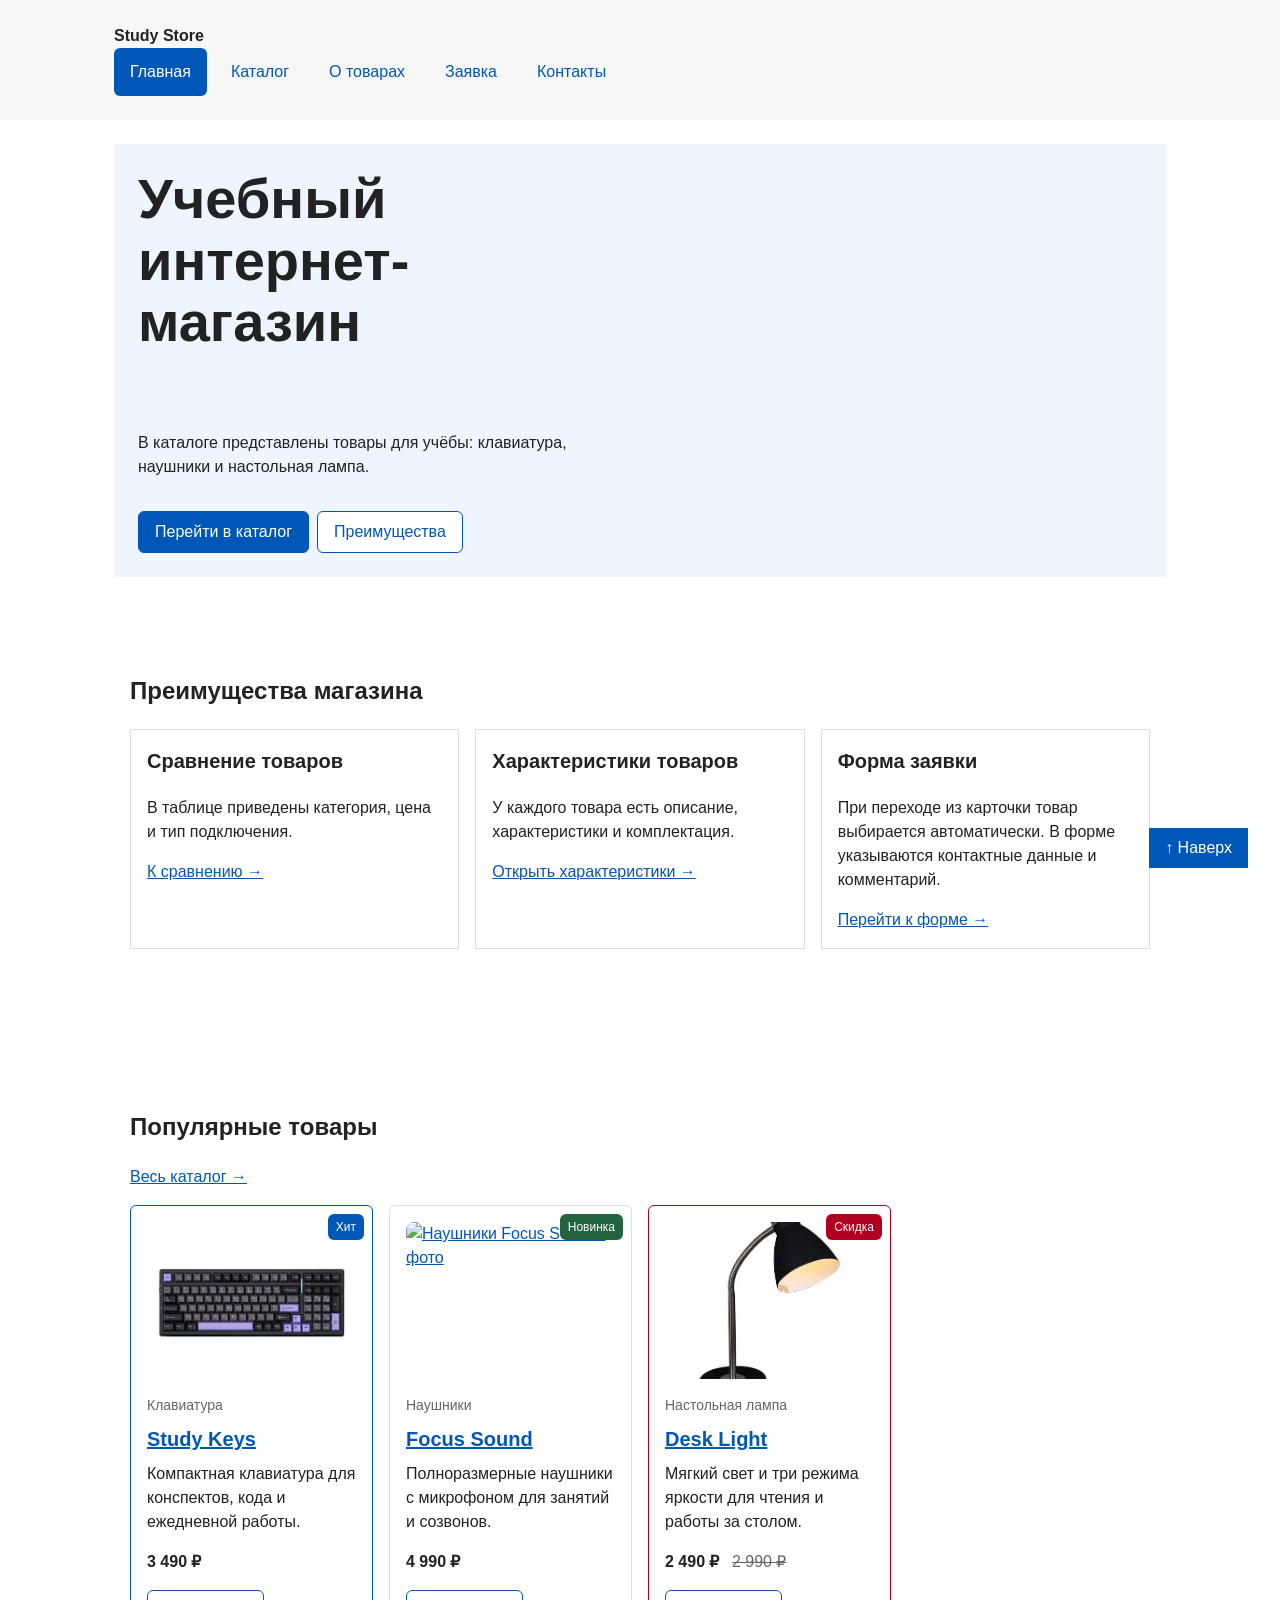
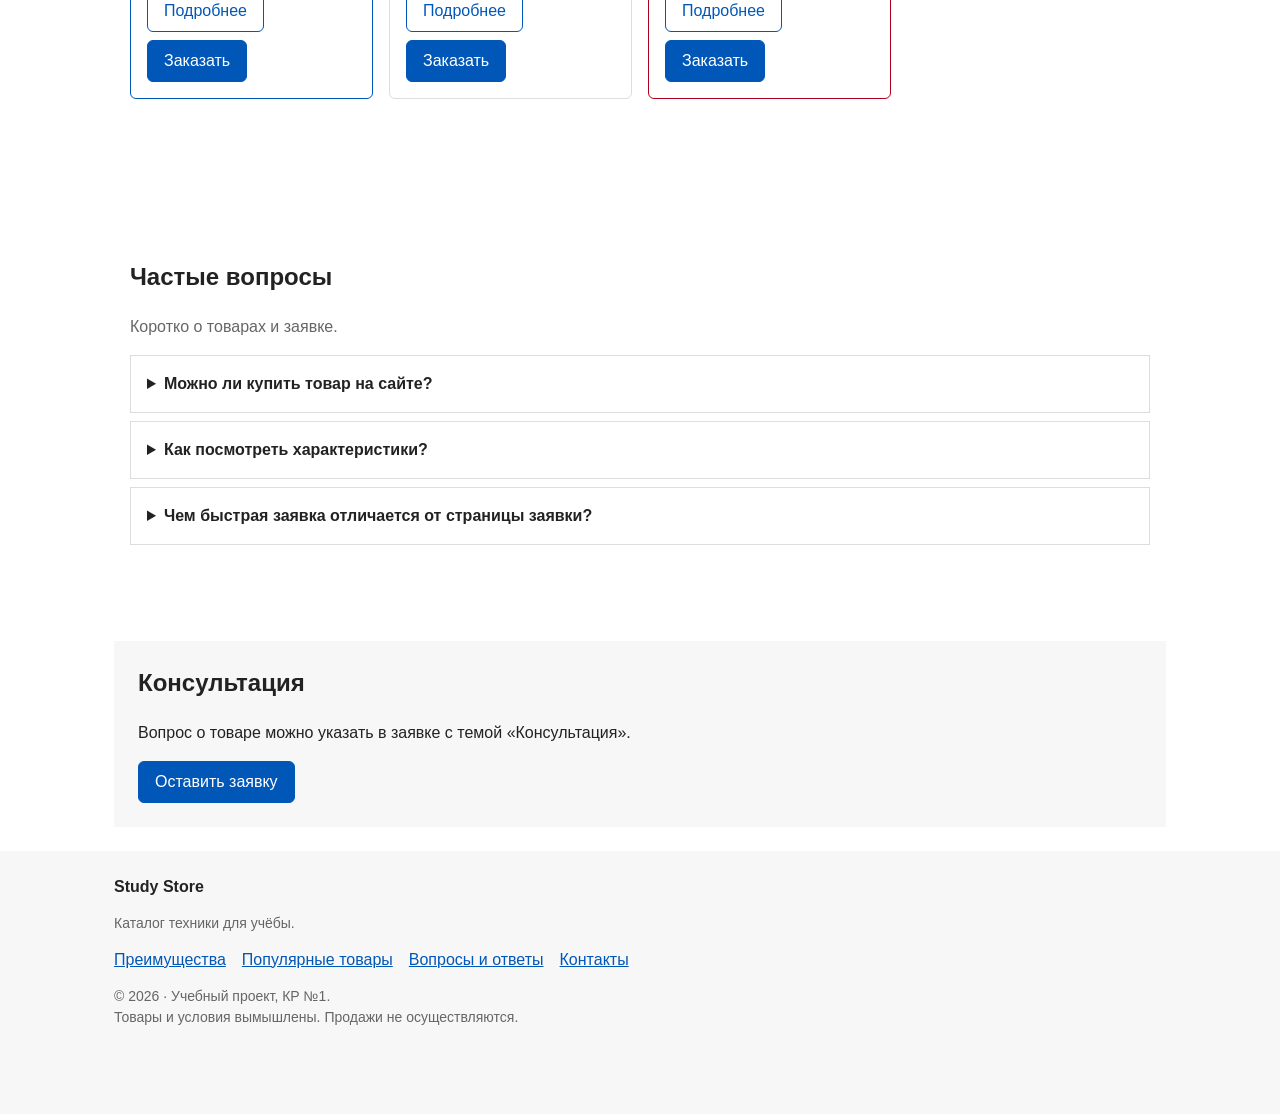
==== index.html @ acdf184f "feat: add responsive layout styles" ====
<!DOCTYPE html>
<html lang="ru">
<head>
  <meta charset="UTF-8">
  <meta name="viewport" content="width=device-width, initial-scale=1.0">
  <meta name="description" content="Study Store: клавиатура, наушники и настольная лампа для удобного рабочего места. Учебный интернет-магазин.">
  <title>Техника для учёбы — Study Store</title>
  <link rel="icon" href="images/favicon.svg" type="image/svg+xml">
  <link rel="stylesheet" href="css/style.css">
  <link rel="stylesheet" href="css/responsive.css">
  <script src="js/main.js?v=kr1-final" defer></script>
</head>
<body>
  <a class="skip-link" href="#main-content">Перейти к содержимому</a>
  <header class="site-header" id="top">
    <div class="site-header__inner">
      <a class="site-header__logo" href="index.html">Study Store</a>
      <nav class="site-nav" aria-label="Основная навигация">
        <ul class="site-nav__list">
          <li class="site-nav__item"><a class="site-nav__link site-nav__link--active" aria-current="page" href="index.html">Главная</a></li>
          <li class="site-nav__item"><a class="site-nav__link" href="catalog.html">Каталог</a></li>
          <li class="site-nav__item"><a class="site-nav__link" href="product.html">О товарах</a></li>
          <li class="site-nav__item"><a class="site-nav__link" href="order.html">Заявка</a></li>
          <li class="site-nav__item"><a class="site-nav__link" href="contacts.html">Контакты</a></li>
        </ul>
      </nav>
    </div>
  </header>
  <main class="page-main" id="main-content" tabindex="-1">
    <section class="hero" aria-labelledby="hero-title">
      <div class="hero__content">
        
        <h1 class="hero__title" id="hero-title">Учебный интернет-магазин</h1>
        <p class="hero__description">В каталоге представлены товары для учёбы: клавиатура, наушники и настольная лампа.</p>
        <div class="hero__actions"><a class="button button--primary" href="catalog.html">Перейти в каталог</a><a class="button button--secondary" href="#advantages">Преимущества</a></div>
      </div>
    </section>
    <section class="section" id="advantages" aria-labelledby="advantages-title">
      <div class="section__heading"><div><h2 class="section__title" id="advantages-title">Преимущества магазина</h2></div></div>
      <div class="benefits">
        <article class="benefit"><h3 class="benefit__title">Сравнение товаров</h3><p class="benefit__text">В таблице приведены категория, цена и тип подключения.</p><a href="catalog.html#comparison">К сравнению →</a></article>
        <article class="benefit"><h3 class="benefit__title">Характеристики товаров</h3><p class="benefit__text">У каждого товара есть описание, характеристики и комплектация.</p><a href="product.html">Открыть характеристики →</a></article>
        <article class="benefit"><h3 class="benefit__title">Форма заявки</h3><p class="benefit__text">При переходе из карточки товар выбирается автоматически. В форме указываются контактные данные и комментарий.</p><a href="order.html">Перейти к форме →</a></article>
      </div>
    </section>
    <section class="section" id="popular" aria-labelledby="popular-title">
      <div class="section__heading"><div><h2 class="section__title" id="popular-title">Популярные товары</h2></div><a class="section__link" href="catalog.html">Весь каталог →</a></div>
      <div class="products-grid">
        <article class="product-card product-card--featured">
          <span class="product-card__badge">Хит</span>
          <a class="product-card__visual" href="product.html#keyboard" aria-label="Подробнее о Study Keys"><img class="product-card__image" src="images/keyboard.jpeg" width="447" height="447" alt="Клавиатура Study Keys — фото" loading="lazy"></a>
          <p class="product-card__category">Клавиатура</p>
          <h3 class="product-card__title"><a href="product.html#keyboard">Study Keys</a></h3>
          <p class="product-card__description">Компактная клавиатура для конспектов, кода и ежедневной работы.</p>
          <p class="product-card__price">3 490 ₽</p>
          <div class="product-card__actions">
            <a class="button button--secondary" href="product.html#keyboard">Подробнее</a>
            <button class="button button--primary product-card__button" type="button" data-order-product="keyboard">Заказать</button>
          </div>
        </article>
        <article class="product-card product-card--new">
          <span class="product-card__badge">Новинка</span>
          <a class="product-card__visual" href="product.html#headphones" aria-label="Подробнее о Focus Sound">
            <img
              src="images/headphones.jpeg"
              srcset="images/headphones.jpg 480w,
                      images/headphones.jpg 640w,
                      headphones.jpg 960w"
              sizes="(max-width: 639px) 100vw,
                    (max-width: 1023px) 50vw,
                    33vw"
              alt="Наушники Focus Sound - фото"
              width="640"
              height="480"
              loading="lazy"
              class="product-card__image"
            >
          </a>
          <p class="product-card__category">Наушники</p>
          <h3 class="product-card__title"><a href="product.html#headphones">Focus Sound</a></h3>
          <p class="product-card__description">Полноразмерные наушники с микрофоном для занятий и созвонов.</p>
          <p class="product-card__price">4 990 ₽</p>
          <div class="product-card__actions">
            <a class="button button--secondary" href="product.html#headphones">Подробнее</a>
            <button class="button button--primary product-card__button" type="button" data-order-product="headphones">Заказать</button>
          </div>
        </article>
        <article class="product-card product-card--discount">
          <span class="product-card__badge">Скидка</span>
          <a class="product-card__visual" href="product.html#lamp" aria-label="Подробнее о Desk Light"><img class="product-card__image" src="images/desk_lamp.jpeg" width="447" height="447" alt="Настольная лампа Desk Light — фото" loading="lazy"></a>
          <p class="product-card__category">Настольная лампа</p>
          <h3 class="product-card__title"><a href="product.html#lamp">Desk Light</a></h3>
          <p class="product-card__description">Мягкий свет и три режима яркости для чтения и работы за столом.</p>
          <p class="product-card__price">2 490 ₽ <del class="product-card__old-price">2 990 ₽</del></p>
          <div class="product-card__actions">
            <a class="button button--secondary" href="product.html#lamp">Подробнее</a>
            <button class="button button--primary product-card__button" type="button" data-order-product="lamp">Заказать</button>
          </div>
        </article>
      </div>
    </section>
    <p class="success-message" id="success-message" role="status" tabindex="-1" hidden></p>
    <section class="section faq" id="faq" aria-labelledby="faq-title">
      <div><h2 class="section__title" id="faq-title">Частые вопросы</h2><p class="section__description">Коротко о товарах и заявке.</p></div>
      <div class="faq__list">
        <details class="faq__item"><summary class="faq__question">Можно ли купить товар на сайте?</summary><p class="faq__answer">Это учебный магазин. Товары и цены демонстрационные, оплаты и настоящей отправки заявок нет.</p></details>
        <details class="faq__item"><summary class="faq__question">Как посмотреть характеристики?</summary><p class="faq__answer">Ссылка «Подробнее» в карточке ведёт на страницу с характеристиками и комплектацией товара.</p></details>
        <details class="faq__item"><summary class="faq__question">Чем быстрая заявка отличается от страницы заявки?</summary><p class="faq__answer">В модальном окне удобно оставить заявку, не уходя из каталога. На отдельной странице доступна та же форма с подсказками.</p></details>
      </div>
    </section>
    <aside class="callout"><div><h2 class="callout__title">Консультация</h2><p class="callout__text">Вопрос о товаре можно указать в заявке с темой «Консультация».</p></div><a class="button button--primary" href="order.html">Оставить заявку</a></aside>
  </main>
  <footer class="site-footer" id="contacts">
    <div class="site-footer__inner">
      <div><a class="site-footer__logo" href="index.html">Study Store</a><p class="site-footer__note">Каталог техники для учёбы.</p></div>
      <nav class="site-footer__nav" aria-label="Разделы главной страницы">
        <a href="index.html#advantages">Преимущества</a>
        <a href="index.html#popular">Популярные товары</a>
        <a href="index.html#faq">Вопросы и ответы</a>
        <a href="contacts.html">Контакты</a>
      </nav>
      <p class="site-footer__note">© 2026 · Учебный проект, КР №1.<br>Товары и условия вымышлены. Продажи не осуществляются.</p>
    </div>
  </footer>
  <a class="back-to-top" href="#top" aria-label="Вернуться наверх">↑ Наверх</a>
  <dialog class="order-dialog" id="order-dialog" aria-labelledby="order-dialog-title">
    <h2 class="order-dialog__title" id="order-dialog-title">Оставить заявку</h2>
      <form class="order-form" id="order-form" action="order.html" method="get">
        <p class="order-form__note">Поля со звёздочкой * обязательны. Это учебная форма: данные не отправляются и не сохраняются.</p>
        <noscript><p class="order-form__note">Для демонстрации отправки включите JavaScript. Не вводите реальные персональные данные.</p></noscript>
        <div class="order-form__field">
          <label class="order-form__label" for="selected-product">Товар *</label>
          <select class="order-form__select" id="selected-product" name="product" required>
            <option value="">Выберите товар</option>
            <option value="keyboard">Study Keys — 3 490 ₽</option>
            <option value="headphones">Focus Sound — 4 990 ₽</option>
            <option value="lamp">Desk Light — 2 490 ₽</option>
          </select>
        </div>
        <div class="order-form__row">
          <div class="order-form__field">
            <label class="order-form__label" for="order-name">Имя *</label>
            <input class="order-form__input" id="order-name" name="name" type="text" minlength="2" maxlength="60" autocomplete="given-name" placeholder="Например, Алексей" required>
          </div>
          <div class="order-form__field">
            <label class="order-form__label" for="order-email">E-mail *</label>
            <input class="order-form__input" id="order-email" name="email" type="email" autocomplete="email" placeholder="name@example.com" required>
          </div>
        </div>
        <div class="order-form__row">
          <div class="order-form__field">
            <label class="order-form__label" for="order-phone">Телефон *</label>
            <input class="order-form__input" id="order-phone" name="phone" type="tel" autocomplete="tel" inputmode="tel" pattern="\+7[0-9]{10}" placeholder="+79000000000" aria-describedby="phone-hint" required>
            <small class="order-form__hint" id="phone-hint">+7 и 10 цифр, без пробелов: +79000000000.</small>
          </div>
          <div class="order-form__field">
            <label class="order-form__label" for="order-date">Удобная дата связи</label>
            <input class="order-form__input" id="order-date" name="date" type="date">
          </div>
        </div>
        <div class="order-form__field">
          <label class="order-form__label" for="order-topic">Тема заявки *</label>
          <select class="order-form__select" id="order-topic" name="topic" required>
            <option value="product">Заказ товара</option>
            <option value="consultation">Консультация</option>
            <option value="delivery">Вопрос о доставке</option>
          </select>
        </div>
        <div class="order-form__field">
          <label class="order-form__label" for="order-comment">Комментарий</label>
          <textarea class="order-form__textarea" id="order-comment" name="comment" rows="3" maxlength="1000" placeholder="Комментарий к заявке"></textarea>
        </div>
        <div class="order-form__consent">
          <input class="order-form__checkbox" id="order-agreement" name="agreement" type="checkbox" required>
          <label class="order-form__label" for="order-agreement">Согласен на обработку указанных данных в рамках учебной демонстрации *</label>
        </div>
        <div class="order-form__actions">
          <button class="button button--primary" type="submit">Отправить заявку</button>
          <button class="button button--secondary" id="close-order-dialog" type="button">Закрыть</button>
        </div>
      </form>
  </dialog>
</body>
</html>
---- css/style.css ----
/* Общие значения: один цвет или отступ можно поменять для всего сайта. */
:root {
  --color-bg: #ffffff;
  --color-surface: #f7f7f7;
  --color-primary: #0057b8;
  --color-primary-dark: #003f86;
  --color-text: #222222;
  --color-muted: #666666;
  --color-border: #dddddd;
  --color-danger: #b00020;
  --color-success: #246340;
  --space-sm: 8px;
  --space-md: 16px;
  --space-lg: 24px;
  --space-xl: 32px;
  --radius: 6px;
  --container-width: 1100px;
}

/* Базовые стили. */
* { box-sizing: border-box; }
/* Плавные переходы по якорям, включая ссылку «Наверх». */
html { scroll-behavior: smooth; }
body {
  margin: 0;
  min-height: 100vh;
  display: flex;
  flex-direction: column;
  font-family: Arial, sans-serif;
  line-height: 1.5;
  color: var(--color-text);
  background-color: var(--color-bg);
}
img { display: block; max-width: 100%; height: auto; }
a { color: var(--color-primary); }
a:hover { color: var(--color-primary-dark); }
input, select, textarea, button { font: inherit; }
:focus-visible { outline: 2px solid var(--color-primary); outline-offset: 3px; }
[hidden] { display: none; }
.page-main, .site-header__inner, .site-footer__inner {
  max-width: var(--container-width);
  margin: 0 auto;
  padding: var(--space-lg);
}
/* Основное содержимое заполняет свободную высоту окна до подвала. */
.page-main { flex: 1; width: 100%; }
h1 { font-size: 32px; }
h2 { font-size: 24px; }
h3 { font-size: 20px; }
h1, h2, h3 { margin-top: 0; }
.section { margin-bottom: var(--space-xl); }
/* Outline выделяет блок при наведении и не меняет его размеры. */
.section:hover, .product-detail:hover, .contact-card:hover, .callout:hover {
  outline: 1px solid var(--color-primary);
  outline-offset: 6px;
}
.section__description { color: var(--color-muted); }

/* Шапка и меню. Flex располагает ссылки в один ряд. */
.site-header, .site-footer { flex-shrink: 0; background-color: var(--color-surface); }
.site-header__logo, .site-footer__logo {
  font-weight: 700;
  color: var(--color-text);
  text-decoration: none;
}
.site-nav__list {
  display: flex;
  flex-wrap: wrap;
  gap: var(--space-sm);
  list-style: none;
  margin: var(--space-md) 0 0;
  padding: 0;
}
.site-nav__link {
  display: block;
  padding: var(--space-sm) var(--space-md);
  text-decoration: none;
  border-radius: var(--radius);
}
.site-nav__link:hover, .site-nav__link--active {
  color: white;
  background-color: var(--color-primary);
}
.site-footer__nav { display: flex; flex-wrap: wrap; gap: var(--space-md); }
.site-footer__note { color: var(--color-muted); font-size: 14px; }
.site-footer__inner { padding-bottom: 72px; }
.breadcrumbs { margin-bottom: var(--space-lg); font-size: 14px; }
.breadcrumbs__current::before { content: ' / '; }
.category-nav { display: flex; flex-wrap: wrap; gap: var(--space-md); margin-top: var(--space-md); }

/* Общие кнопки и состояния. */
.button {
  display: inline-block;
  padding: var(--space-sm) var(--space-md);
  border: 1px solid var(--color-primary);
  border-radius: var(--radius);
  text-decoration: none;
  cursor: pointer;
}
.button--primary { color: white; background-color: var(--color-primary); }
.button--primary:hover { color: white; background-color: var(--color-primary-dark); }
.button--secondary { color: var(--color-primary); background-color: white; }
.button--secondary:hover { color: white; background-color: var(--color-primary); }
.button:disabled { opacity: 0.6; cursor: not-allowed; }
.hero__actions, .product-card__actions, .product-detail__actions, .order-form__actions {
  display: flex;
  flex-wrap: wrap;
  gap: var(--space-sm);
}

/* Главная: обычный вводный блок, преимущества и вопросы. */
.hero { padding: var(--space-lg); margin-bottom: var(--space-xl); background-color: #eef5ff; }
.benefits { display: grid; grid-template-columns: repeat(3, 1fr); gap: var(--space-md); }
.benefit { padding: var(--space-md); border: 1px solid var(--color-border); }
.section__heading { margin-bottom: var(--space-md); }
.faq__item { margin-top: var(--space-sm); padding: var(--space-md); border: 1px solid var(--color-border); }
.faq__question { font-weight: 700; cursor: pointer; }
.faq__question:hover { color: var(--color-primary); }
.faq__answer { margin-bottom: 0; }
.callout { padding: var(--space-lg); background-color: var(--color-surface); }

/* Три карточки в ряд через Grid. Flex внутри карточки выравнивает кнопки. */
.products-grid { display: grid; grid-template-columns: repeat(3, 1fr); gap: var(--space-md); }
.product-card {
  position: relative;
  display: flex;
  flex-direction: column;
  padding: var(--space-md);
  border: 1px solid var(--color-border);
  border-radius: var(--radius);
}
.product-card:hover, .product-card--featured { border-color: var(--color-primary); }
.product-card--discount { border-color: var(--color-danger); }
.product-card__image { width: 100%; max-width: 240px; margin: 0 auto var(--space-md); }
.product-card__category { margin: 0 0 var(--space-sm); color: var(--color-muted); font-size: 14px; }
.product-card__title { margin-bottom: var(--space-sm); }
.product-card__description { margin-top: 0; }
.product-card__price { margin-top: auto; font-weight: 700; }
.product-card__old-price { margin-left: var(--space-sm); color: var(--color-muted); font-weight: 400; }
/* absolute размещает бейдж относительно карточки с position: relative. */
.product-card__badge {
  position: absolute;
  top: var(--space-sm);
  right: var(--space-sm);
  padding: 4px 8px;
  color: white;
  background-color: var(--color-primary);
  border-radius: var(--radius);
  font-size: 12px;
}
.product-card--discount .product-card__badge { background-color: var(--color-danger); }
.product-card--new .product-card__badge { background-color: var(--color-success); }

/* Каталог: фильтр слева, товары справа. */
.catalog-layout {
  display: grid;
  grid-template-columns: 220px minmax(0, 1fr);
  gap: var(--space-lg);
  align-items: start;
  margin-bottom: var(--space-xl);
}
.catalog-filters {
  position: sticky;
  top: var(--space-lg);
  padding: var(--space-md);
  border: 1px solid var(--color-border);
  background-color: var(--color-surface);
}
.catalog-filters__note { font-size: 14px; color: var(--color-muted); }
.filters-form__group { margin: 0 0 var(--space-md); padding: var(--space-sm); border: 1px solid var(--color-border); }
.filters-form__label { display: block; margin-bottom: var(--space-sm); }
.filters-form__input { width: 100%; margin-bottom: var(--space-sm); }
.catalog-filters__link { display: block; margin-top: var(--space-md); }
.catalog-products__count { color: var(--color-muted); }

/* Подробное описание и таблицы. */
/* Фото и описание — две колонки, таблица занимает обе колонки ниже. */
.product-detail {
  display: grid;
  grid-template-columns: 280px minmax(0, 1fr);
  gap: var(--space-lg);
  align-items: start;
  margin-bottom: var(--space-xl);
  padding: var(--space-lg);
  border: 1px solid var(--color-border);
}
.product-detail > .product-table { grid-column: 1 / -1; margin-top: 0; }
.product-detail__image { width: 100%; max-width: 280px; margin-bottom: var(--space-md); }
.product-detail__tag { color: var(--color-primary); }
.product-detail__price { font-weight: 700; }
.product-detail__availability { color: var(--color-success); }
.table-wrap { overflow-x: auto; }
.product-table { width: 100%; margin-top: var(--space-lg); border-collapse: collapse; text-align: left; }
.product-table__caption { margin-bottom: var(--space-sm); text-align: left; font-weight: 700; }
.product-table__cell { padding: var(--space-sm); border: 1px solid var(--color-border); }
.product-table thead { background-color: var(--color-surface); }

/* Форма: поля друг под другом, подпись над полем. */
.order-panel { max-width: 620px; }
.order-help { margin-top: var(--space-lg); padding: var(--space-lg); background-color: var(--color-surface); }
.order-form__field { margin-bottom: var(--space-md); }
.order-form__label { display: block; margin-bottom: var(--space-sm); }
.order-form__input, .order-form__select, .order-form__textarea {
  width: 100%;
  padding: 10px 12px;
  border: 1px solid var(--color-border);
  border-radius: var(--radius);
}
.order-form__input:hover, .order-form__select:hover, .order-form__textarea:hover { border-color: var(--color-primary); }
.order-form__textarea { resize: vertical; }
.order-form__hint, .order-form__note { color: var(--color-muted); font-size: 14px; }
.order-form__hint { display: block; margin-top: var(--space-sm); }
.order-form__consent { display: flex; align-items: start; gap: var(--space-sm); margin-bottom: var(--space-md); }
.order-form__checkbox { flex-shrink: 0; margin-top: 5px; }
.order-form [aria-invalid="true"] { outline: 1px solid var(--color-danger); border-color: var(--color-danger); }
.order-dialog {
  width: 560px;
  max-width: calc(100% - 32px);
  max-height: calc(100vh - 32px);
  overflow-y: auto;
  padding: var(--space-lg);
  border: none;
  border-radius: var(--radius);
}
.order-dialog::backdrop { background-color: rgba(0, 0, 0, 0.5); }
.success-message { padding: var(--space-md); border-left: 4px solid var(--color-success); background-color: #eefaf0; }
.contact-card { margin-bottom: var(--space-lg); }
.contact-card__address { font-style: normal; }
.contact-card__label { margin-bottom: 0; font-weight: 700; }
.contact-card__link { display: block; margin-top: var(--space-md); }

/* Фиксированная ссылка и переход к содержимому с клавиатуры. */
.back-to-top {
  position: fixed;
  right: var(--space-md);
  bottom: var(--space-md);
  z-index: 10;
  padding: var(--space-sm) var(--space-md);
  color: white;
  background-color: var(--color-primary);
  text-decoration: none;
}
.back-to-top:hover { color: white; background-color: var(--color-primary-dark); }
.skip-link { position: fixed; top: -100px; left: var(--space-md); z-index: 20; padding: var(--space-sm); background-color: white; }
.skip-link:focus { top: var(--space-sm); }

/* На небольшом экране карточки и каталог становятся одной колонкой. */
@media (max-width: 800px) {
  .products-grid, .benefits, .catalog-layout, .product-detail { grid-template-columns: 1fr; }
  .catalog-filters { position: static; }
}

/* Если в системе отключены анимации, переходы по якорям мгновенные. */
@media (prefers-reduced-motion: reduce) {
  html { scroll-behavior: auto; }
}
---- css/responsive.css ----
/*
  Адаптивные стили для контрольной работы №3.
  Подход: Mobile First.
  Базовые стили рассчитаны на мобильный экран.
  Расширения добавляются через min-width медиазапросы.
*/

*,
*::before,
*::after {
  box-sizing: border-box;
}

html {
  scroll-behavior: smooth;
}

img,
video {
  max-width: 100%;
  height: auto;
}

body {
  overflow-x: hidden;
}

.container,
.main,
.section {
  width: min(100% - 32px, 1200px);
  margin-inline: auto;
}

.section {
  padding-block: clamp(24px, 5vw, 64px);
}

.site-nav__list {
  display: flex;
  flex-direction: column;
  gap: var(--space-sm, 8px);
  padding: 0;
  margin: 0;
  list-style: none;
}

.site-nav__link {
  display: block;
  padding: 12px 16px;
}

@media (min-width: 768px) {
  .site-nav__list {
    flex-direction: row;
    flex-wrap: wrap;
    align-items: center;
  }
}

.site-header {
  position: static;
}

@media (min-width: 768px) {
  .site-header {
    position: sticky;
    top: 0;
    z-index: 100;
  }
}

.hero {
  display: grid;
  gap: var(--space-lg, 24px);
  align-items: center;
}

.hero__content {
  display: grid;
  gap: var(--space-md, 16px);
}

.hero__title {
  font-size: clamp(28px, 7vw, 56px);
  line-height: 1.1;
}

.hero__image {
  width: 100%;
  max-width: 520px;
  margin-inline: auto;
}

@media (min-width: 900px) {
  .hero {
    grid-template-columns: minmax(0, 1fr) minmax(320px, 520px);
  }
}

.products-grid {
  display: grid;
  grid-template-columns: 1fr;
  gap: var(--space-md, 16px);
}

.product-card {
  min-width: 0;
}

.product-card__title,
.product-card__description {
  overflow-wrap: anywhere;
}

@media (min-width: 640px) {
  .products-grid {
    grid-template-columns: repeat(2, minmax(0, 1fr));
  }
}

@media (min-width: 1024px) {
  .products-grid {
    grid-template-columns: repeat(3, minmax(0, 1fr));
  }
}

@media (min-width: 1280px) {
  .products-grid {
    grid-template-columns: repeat(4, minmax(0, 1fr));
  }
}

.catalog-layout {
  display: grid;
  gap: var(--space-lg, 24px);
}

.catalog-filters {
  order: -1;
}

@media (min-width: 1024px) {
  .catalog-layout {
    grid-template-columns: 280px minmax(0, 1fr);
    align-items: start;
  }

  .catalog-filters {
    position: sticky;
    top: 88px;
    order: initial;
  }
}

.product-card__image {
  display: block;
  width: 100%;
  aspect-ratio: 4 / 3;
  object-fit: cover;
  border-radius: var(--radius-md, 8px);
}

.order-form {
  display: grid;
  gap: var(--space-md, 16px);
}

.order-form__field {
  display: grid;
  gap: var(--space-xs, 8px);
}

.order-form__input,
.order-form__textarea,
.order-form__select {
  width: 100%;
  min-height: 44px;
  padding: 10px 12px;
  font: inherit;
}

.order-form__textarea {
  min-height: 120px;
  resize: vertical;
}

@media (min-width: 768px) {
  .order-form {
    grid-template-columns: repeat(2, minmax(0, 1fr));
  }

  .order-form__field--wide {
    grid-column: 1 / -1;
  }
}

.table-wrapper {
  width: 100%;
  overflow-x: auto;
  -webkit-overflow-scrolling: touch;
}

.product-table {
  width: 100%;
  min-width: 640px;
  border-collapse: collapse;
}

.product-table th,
.product-table td {
  padding: 12px;
  border: 1px solid var(--color-border, #ddd);
  text-align: left;
}

.back-to-top {
  position: fixed;
  right: 16px;
  bottom: 16px;
  z-index: 90;
}

@media (min-width: 768px) {
  .back-to-top {
    right: 32px;
    bottom: 32px;
  }
}
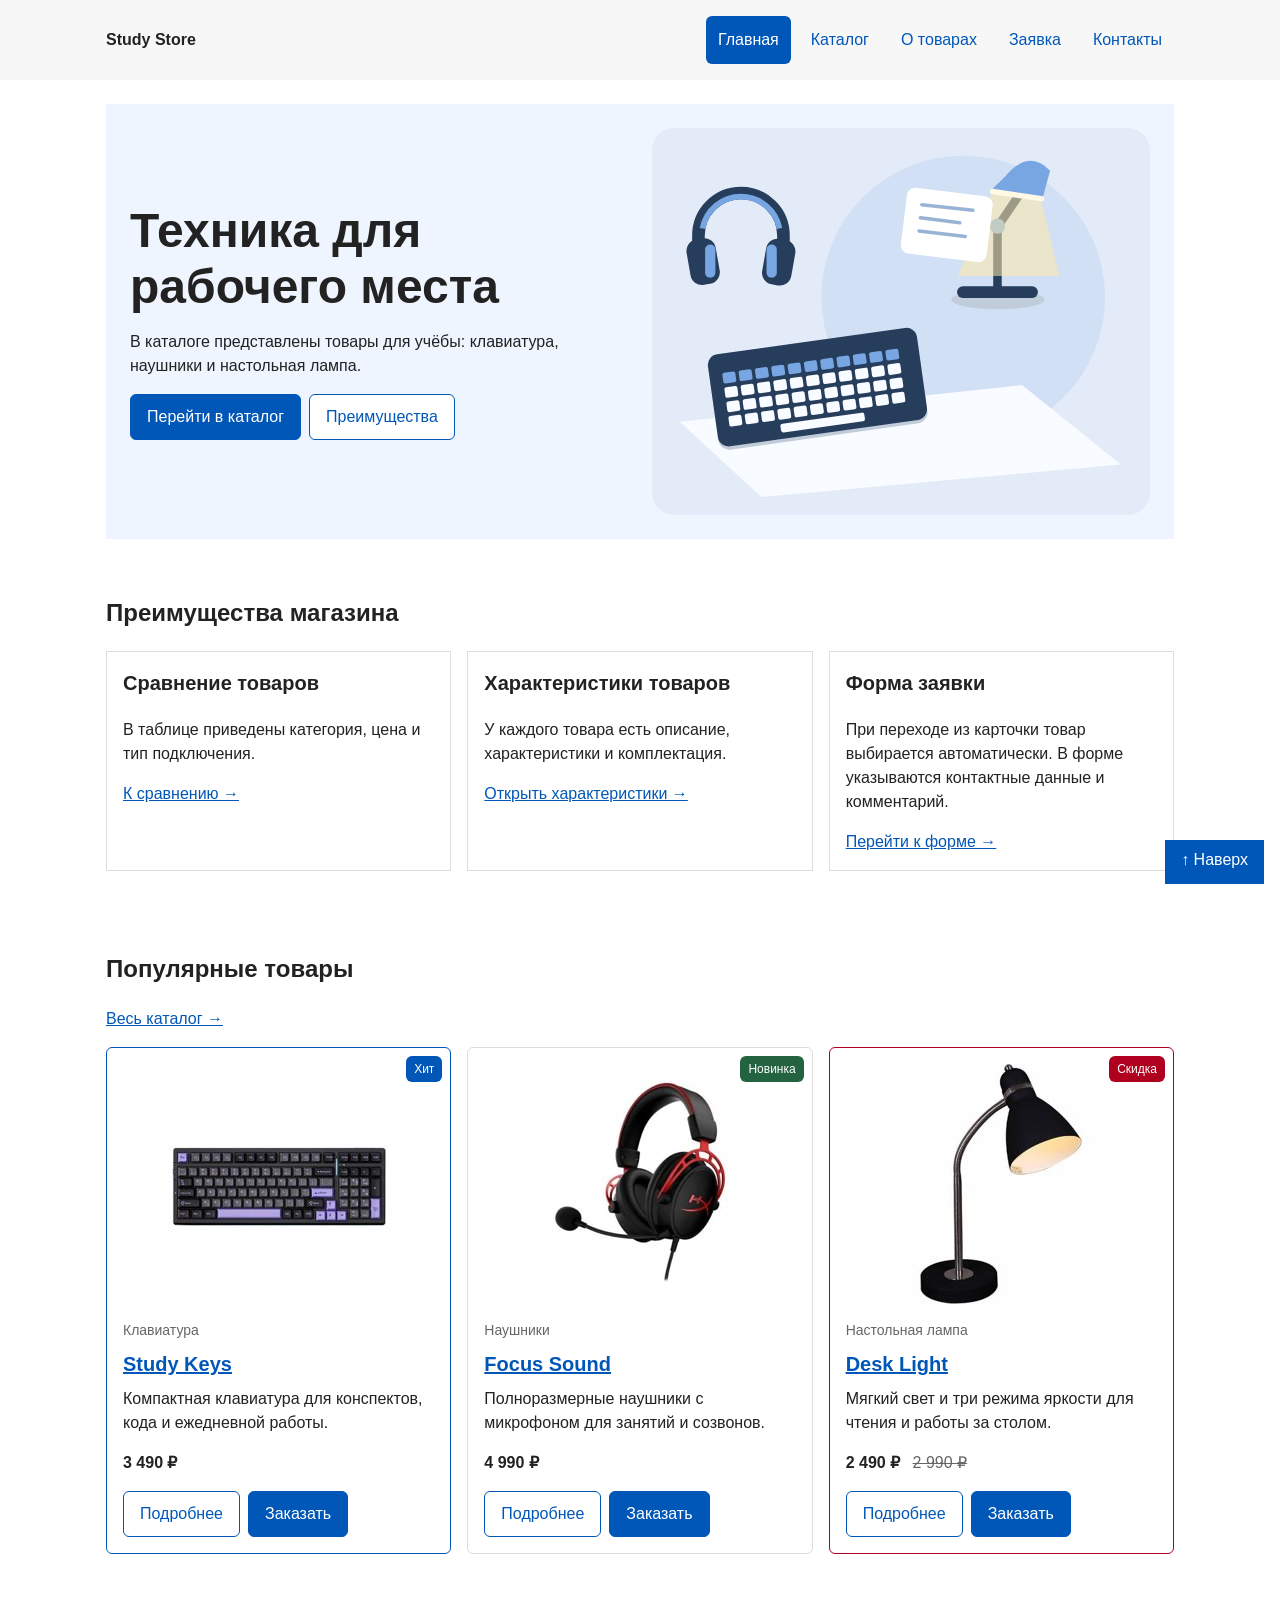
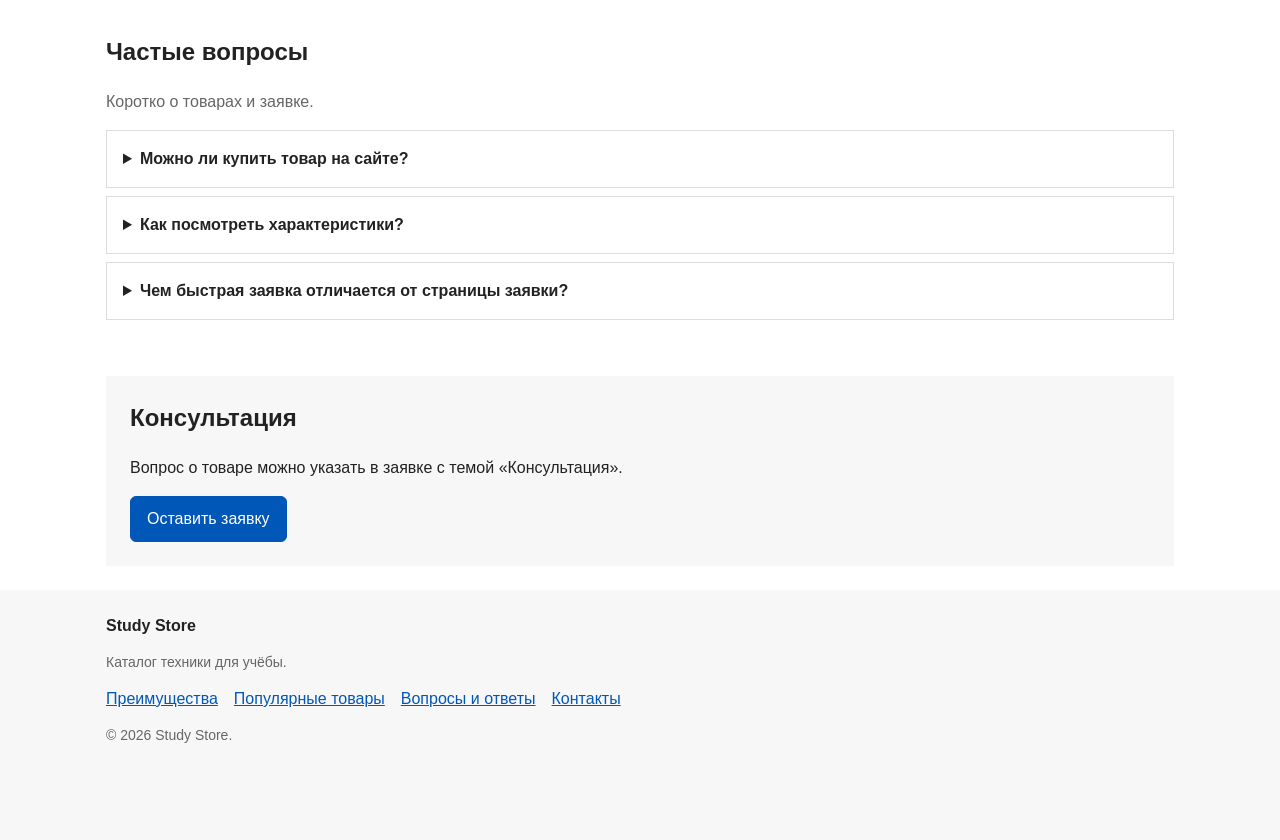
==== commit f85f23e3: "fix: correct responsive layout and format HTML" ====
--- a/index.html
+++ b/index.html
@@ -1,134 +1,241 @@
 <!DOCTYPE html>
 <html lang="ru">
-<head>
-  <meta charset="UTF-8">
-  <meta name="viewport" content="width=device-width, initial-scale=1.0">
-  <meta name="description" content="Study Store: клавиатура, наушники и настольная лампа для удобного рабочего места. Учебный интернет-магазин.">
-  <title>Техника для учёбы — Study Store</title>
-  <link rel="icon" href="images/favicon.svg" type="image/svg+xml">
-  <link rel="stylesheet" href="css/style.css">
-  <link rel="stylesheet" href="css/responsive.css">
-  <script src="js/main.js?v=kr1-final" defer></script>
-</head>
-<body>
-  <a class="skip-link" href="#main-content">Перейти к содержимому</a>
-  <header class="site-header" id="top">
-    <div class="site-header__inner">
-      <a class="site-header__logo" href="index.html">Study Store</a>
-      <nav class="site-nav" aria-label="Основная навигация">
-        <ul class="site-nav__list">
-          <li class="site-nav__item"><a class="site-nav__link site-nav__link--active" aria-current="page" href="index.html">Главная</a></li>
-          <li class="site-nav__item"><a class="site-nav__link" href="catalog.html">Каталог</a></li>
-          <li class="site-nav__item"><a class="site-nav__link" href="product.html">О товарах</a></li>
-          <li class="site-nav__item"><a class="site-nav__link" href="order.html">Заявка</a></li>
-          <li class="site-nav__item"><a class="site-nav__link" href="contacts.html">Контакты</a></li>
-        </ul>
-      </nav>
-    </div>
-  </header>
-  <main class="page-main" id="main-content" tabindex="-1">
-    <section class="hero" aria-labelledby="hero-title">
-      <div class="hero__content">
-        
-        <h1 class="hero__title" id="hero-title">Учебный интернет-магазин</h1>
-        <p class="hero__description">В каталоге представлены товары для учёбы: клавиатура, наушники и настольная лампа.</p>
-        <div class="hero__actions"><a class="button button--primary" href="catalog.html">Перейти в каталог</a><a class="button button--secondary" href="#advantages">Преимущества</a></div>
+  <head>
+    <meta charset="UTF-8">
+    <meta name="viewport" content="width=device-width, initial-scale=1.0">
+    <meta
+      name="description"
+      content="Study Store: клавиатура, наушники и настольная лампа для удобного рабочего места."
+    >
+    <title>Техника для учёбы — Study Store</title>
+    <link rel="icon" href="images/favicon.svg" type="image/svg+xml">
+    <link rel="stylesheet" href="css/style.css">
+    <link rel="stylesheet" href="css/responsive.css">
+    <script src="js/main.js" defer></script>
+  </head>
+  <body>
+    <a class="skip-link" href="#main-content">Перейти к содержимому</a>
+    <header class="site-header" id="top">
+      <div class="site-header__inner">
+        <a class="site-header__logo" href="index.html">Study Store</a>
+        <nav class="site-nav" aria-label="Основная навигация">
+          <ul class="site-nav__list">
+            <li class="site-nav__item">
+              <a class="site-nav__link site-nav__link--active" aria-current="page" href="index.html">Главная</a>
+            </li>
+            <li class="site-nav__item">
+              <a class="site-nav__link" href="catalog.html">Каталог</a>
+            </li>
+            <li class="site-nav__item">
+              <a class="site-nav__link" href="product.html">О товарах</a>
+            </li>
+            <li class="site-nav__item">
+              <a class="site-nav__link" href="order.html">Заявка</a>
+            </li>
+            <li class="site-nav__item">
+              <a class="site-nav__link" href="contacts.html">Контакты</a>
+            </li>
+          </ul>
+        </nav>
       </div>
-    </section>
-    <section class="section" id="advantages" aria-labelledby="advantages-title">
-      <div class="section__heading"><div><h2 class="section__title" id="advantages-title">Преимущества магазина</h2></div></div>
-      <div class="benefits">
-        <article class="benefit"><h3 class="benefit__title">Сравнение товаров</h3><p class="benefit__text">В таблице приведены категория, цена и тип подключения.</p><a href="catalog.html#comparison">К сравнению →</a></article>
-        <article class="benefit"><h3 class="benefit__title">Характеристики товаров</h3><p class="benefit__text">У каждого товара есть описание, характеристики и комплектация.</p><a href="product.html">Открыть характеристики →</a></article>
-        <article class="benefit"><h3 class="benefit__title">Форма заявки</h3><p class="benefit__text">При переходе из карточки товар выбирается автоматически. В форме указываются контактные данные и комментарий.</p><a href="order.html">Перейти к форме →</a></article>
+    </header>
+    <main class="page-main" id="main-content" tabindex="-1">
+      <section class="hero" aria-labelledby="hero-title">
+        <div class="hero__content">
+          <h1 class="hero__title" id="hero-title">Техника для рабочего места</h1>
+          <p class="hero__description">В каталоге представлены товары для учёбы: клавиатура, наушники и настольная лампа.</p>
+          <div class="hero__actions">
+            <a class="button button--primary" href="catalog.html">Перейти в каталог</a>
+            <a class="button button--secondary" href="#advantages">Преимущества</a>
+          </div>
+        </div>
+        <img
+          class="hero__image"
+          src="images/desk.svg"
+          width="720"
+          height="560"
+          alt="Клавиатура, наушники и лампа на рабочем столе"
+        >
+      </section>
+      <section class="section" id="advantages" aria-labelledby="advantages-title">
+        <div class="section__heading">
+          <div>
+            <h2 class="section__title" id="advantages-title">Преимущества магазина</h2>
+          </div>
+        </div>
+        <div class="benefits">
+          <article class="benefit">
+            <h3 class="benefit__title">Сравнение товаров</h3>
+            <p class="benefit__text">В таблице приведены категория, цена и тип подключения.</p>
+            <a href="catalog.html#comparison">К сравнению →</a>
+          </article>
+          <article class="benefit">
+            <h3 class="benefit__title">Характеристики товаров</h3>
+            <p class="benefit__text">У каждого товара есть описание, характеристики и комплектация.</p>
+            <a href="product.html">Открыть характеристики →</a>
+          </article>
+          <article class="benefit">
+            <h3 class="benefit__title">Форма заявки</h3>
+            <p class="benefit__text">При переходе из карточки товар выбирается автоматически. В форме указываются контактные данные и комментарий.</p>
+            <a href="order.html">Перейти к форме →</a>
+          </article>
+        </div>
+      </section>
+      <section class="section" id="popular" aria-labelledby="popular-title">
+        <div class="section__heading">
+          <div>
+            <h2 class="section__title" id="popular-title">Популярные товары</h2>
+          </div>
+          <a class="section__link" href="catalog.html">Весь каталог →</a>
+        </div>
+        <div class="products-grid">
+          <article class="product-card product-card--featured">
+            <span class="product-card__badge">Хит</span>
+            <a class="product-card__visual" href="product.html#keyboard" aria-label="Подробнее о Study Keys">
+              <img
+                class="product-card__image"
+                src="images/keyboard.jpeg"
+                width="447"
+                height="447"
+                alt="Клавиатура Study Keys — фото"
+                loading="lazy"
+                srcset="images/keyboard-240.jpeg 240w, images/keyboard.jpeg 447w"
+                sizes="(max-width: 305px) calc(100vw - 66px), 240px"
+              >
+            </a>
+            <p class="product-card__category">Клавиатура</p>
+            <h3 class="product-card__title">
+              <a href="product.html#keyboard">Study Keys</a>
+            </h3>
+            <p class="product-card__description">Компактная клавиатура для конспектов, кода и ежедневной работы.</p>
+            <p class="product-card__price">3 490 ₽</p>
+            <div class="product-card__actions">
+              <a class="button button--secondary" href="product.html#keyboard">Подробнее</a>
+              <button
+                class="button button--primary product-card__button"
+                type="button"
+                data-order-product="keyboard"
+              >Заказать</button>
+            </div>
+          </article>
+          <article class="product-card product-card--new">
+            <span class="product-card__badge">Новинка</span>
+            <a
+              class="product-card__visual"
+              href="product.html#headphones"
+              aria-label="Подробнее о Focus Sound"
+            >
+              <img
+                src="images/headphones.jpeg"
+                srcset="images/headphones-240.jpeg 240w, images/headphones.jpeg 447w"
+                sizes="(max-width: 305px) calc(100vw - 66px), 240px"
+                alt="Наушники Focus Sound - фото"
+                width="447"
+                height="447"
+                loading="lazy"
+                class="product-card__image"
+              >
+            </a>
+            <p class="product-card__category">Наушники</p>
+            <h3 class="product-card__title">
+              <a href="product.html#headphones">Focus Sound</a>
+            </h3>
+            <p class="product-card__description">Полноразмерные наушники с микрофоном для занятий и созвонов.</p>
+            <p class="product-card__price">4 990 ₽</p>
+            <div class="product-card__actions">
+              <a class="button button--secondary" href="product.html#headphones">Подробнее</a>
+              <button
+                class="button button--primary product-card__button"
+                type="button"
+                data-order-product="headphones"
+              >Заказать</button>
+            </div>
+          </article>
+          <article class="product-card product-card--discount">
+            <span class="product-card__badge">Скидка</span>
+            <a class="product-card__visual" href="product.html#lamp" aria-label="Подробнее о Desk Light">
+              <img
+                class="product-card__image"
+                src="images/desk_lamp.jpeg"
+                width="447"
+                height="447"
+                alt="Настольная лампа Desk Light — фото"
+                loading="lazy"
+                srcset="images/desk_lamp-240.jpeg 240w, images/desk_lamp.jpeg 447w"
+                sizes="(max-width: 305px) calc(100vw - 66px), 240px"
+              >
+            </a>
+            <p class="product-card__category">Настольная лампа</p>
+            <h3 class="product-card__title">
+              <a href="product.html#lamp">Desk Light</a>
+            </h3>
+            <p class="product-card__description">Мягкий свет и три режима яркости для чтения и работы за столом.</p>
+            <p class="product-card__price">2 490 ₽ <del class="product-card__old-price">2 990 ₽</del>
+            </p>
+            <div class="product-card__actions">
+              <a class="button button--secondary" href="product.html#lamp">Подробнее</a>
+              <button
+                class="button button--primary product-card__button"
+                type="button"
+                data-order-product="lamp"
+              >Заказать</button>
+            </div>
+          </article>
+        </div>
+      </section>
+      <p class="success-message" id="success-message" role="status" tabindex="-1" hidden></p>
+      <section class="section faq" id="faq" aria-labelledby="faq-title">
+        <div>
+          <h2 class="section__title" id="faq-title">Частые вопросы</h2>
+          <p class="section__description">Коротко о товарах и заявке.</p>
+        </div>
+        <div class="faq__list">
+          <details class="faq__item">
+            <summary class="faq__question">Можно ли купить товар на сайте?</summary>
+            <p class="faq__answer">На сайте можно выбрать товар и заполнить форму. Онлайн-оплата и отправка заявки пока недоступны.</p>
+          </details>
+          <details class="faq__item">
+            <summary class="faq__question">Как посмотреть характеристики?</summary>
+            <p class="faq__answer">Ссылка «Подробнее» в карточке ведёт на страницу с характеристиками и комплектацией товара.</p>
+          </details>
+          <details class="faq__item">
+            <summary class="faq__question">Чем быстрая заявка отличается от страницы заявки?</summary>
+            <p class="faq__answer">В модальном окне удобно оставить заявку, не уходя из каталога. На отдельной странице доступна та же форма с подсказками.</p>
+          </details>
+        </div>
+      </section>
+      <aside class="callout">
+        <div>
+          <h2 class="callout__title">Консультация</h2>
+          <p class="callout__text">Вопрос о товаре можно указать в заявке с темой «Консультация».</p>
+        </div>
+        <a class="button button--primary" href="order.html">Оставить заявку</a>
+      </aside>
+    </main>
+    <footer class="site-footer" id="contacts">
+      <div class="site-footer__inner">
+        <div>
+          <a class="site-footer__logo" href="index.html">Study Store</a>
+          <p class="site-footer__note">Каталог техники для учёбы.</p>
+        </div>
+        <nav class="site-footer__nav" aria-label="Разделы главной страницы">
+          <a href="index.html#advantages">Преимущества</a>
+          <a href="index.html#popular">Популярные товары</a>
+          <a href="index.html#faq">Вопросы и ответы</a>
+          <a href="contacts.html">Контакты</a>
+        </nav>
+        <p class="site-footer__note">© 2026 Study Store.</p>
       </div>
-    </section>
-    <section class="section" id="popular" aria-labelledby="popular-title">
-      <div class="section__heading"><div><h2 class="section__title" id="popular-title">Популярные товары</h2></div><a class="section__link" href="catalog.html">Весь каталог →</a></div>
-      <div class="products-grid">
-        <article class="product-card product-card--featured">
-          <span class="product-card__badge">Хит</span>
-          <a class="product-card__visual" href="product.html#keyboard" aria-label="Подробнее о Study Keys"><img class="product-card__image" src="images/keyboard.jpeg" width="447" height="447" alt="Клавиатура Study Keys — фото" loading="lazy"></a>
-          <p class="product-card__category">Клавиатура</p>
-          <h3 class="product-card__title"><a href="product.html#keyboard">Study Keys</a></h3>
-          <p class="product-card__description">Компактная клавиатура для конспектов, кода и ежедневной работы.</p>
-          <p class="product-card__price">3 490 ₽</p>
-          <div class="product-card__actions">
-            <a class="button button--secondary" href="product.html#keyboard">Подробнее</a>
-            <button class="button button--primary product-card__button" type="button" data-order-product="keyboard">Заказать</button>
-          </div>
-        </article>
-        <article class="product-card product-card--new">
-          <span class="product-card__badge">Новинка</span>
-          <a class="product-card__visual" href="product.html#headphones" aria-label="Подробнее о Focus Sound">
-            <img
-              src="images/headphones.jpeg"
-              srcset="images/headphones.jpg 480w,
-                      images/headphones.jpg 640w,
-                      headphones.jpg 960w"
-              sizes="(max-width: 639px) 100vw,
-                    (max-width: 1023px) 50vw,
-                    33vw"
-              alt="Наушники Focus Sound - фото"
-              width="640"
-              height="480"
-              loading="lazy"
-              class="product-card__image"
-            >
-          </a>
-          <p class="product-card__category">Наушники</p>
-          <h3 class="product-card__title"><a href="product.html#headphones">Focus Sound</a></h3>
-          <p class="product-card__description">Полноразмерные наушники с микрофоном для занятий и созвонов.</p>
-          <p class="product-card__price">4 990 ₽</p>
-          <div class="product-card__actions">
-            <a class="button button--secondary" href="product.html#headphones">Подробнее</a>
-            <button class="button button--primary product-card__button" type="button" data-order-product="headphones">Заказать</button>
-          </div>
-        </article>
-        <article class="product-card product-card--discount">
-          <span class="product-card__badge">Скидка</span>
-          <a class="product-card__visual" href="product.html#lamp" aria-label="Подробнее о Desk Light"><img class="product-card__image" src="images/desk_lamp.jpeg" width="447" height="447" alt="Настольная лампа Desk Light — фото" loading="lazy"></a>
-          <p class="product-card__category">Настольная лампа</p>
-          <h3 class="product-card__title"><a href="product.html#lamp">Desk Light</a></h3>
-          <p class="product-card__description">Мягкий свет и три режима яркости для чтения и работы за столом.</p>
-          <p class="product-card__price">2 490 ₽ <del class="product-card__old-price">2 990 ₽</del></p>
-          <div class="product-card__actions">
-            <a class="button button--secondary" href="product.html#lamp">Подробнее</a>
-            <button class="button button--primary product-card__button" type="button" data-order-product="lamp">Заказать</button>
-          </div>
-        </article>
-      </div>
-    </section>
-    <p class="success-message" id="success-message" role="status" tabindex="-1" hidden></p>
-    <section class="section faq" id="faq" aria-labelledby="faq-title">
-      <div><h2 class="section__title" id="faq-title">Частые вопросы</h2><p class="section__description">Коротко о товарах и заявке.</p></div>
-      <div class="faq__list">
-        <details class="faq__item"><summary class="faq__question">Можно ли купить товар на сайте?</summary><p class="faq__answer">Это учебный магазин. Товары и цены демонстрационные, оплаты и настоящей отправки заявок нет.</p></details>
-        <details class="faq__item"><summary class="faq__question">Как посмотреть характеристики?</summary><p class="faq__answer">Ссылка «Подробнее» в карточке ведёт на страницу с характеристиками и комплектацией товара.</p></details>
-        <details class="faq__item"><summary class="faq__question">Чем быстрая заявка отличается от страницы заявки?</summary><p class="faq__answer">В модальном окне удобно оставить заявку, не уходя из каталога. На отдельной странице доступна та же форма с подсказками.</p></details>
-      </div>
-    </section>
-    <aside class="callout"><div><h2 class="callout__title">Консультация</h2><p class="callout__text">Вопрос о товаре можно указать в заявке с темой «Консультация».</p></div><a class="button button--primary" href="order.html">Оставить заявку</a></aside>
-  </main>
-  <footer class="site-footer" id="contacts">
-    <div class="site-footer__inner">
-      <div><a class="site-footer__logo" href="index.html">Study Store</a><p class="site-footer__note">Каталог техники для учёбы.</p></div>
-      <nav class="site-footer__nav" aria-label="Разделы главной страницы">
-        <a href="index.html#advantages">Преимущества</a>
-        <a href="index.html#popular">Популярные товары</a>
-        <a href="index.html#faq">Вопросы и ответы</a>
-        <a href="contacts.html">Контакты</a>
-      </nav>
-      <p class="site-footer__note">© 2026 · Учебный проект, КР №1.<br>Товары и условия вымышлены. Продажи не осуществляются.</p>
-    </div>
-  </footer>
-  <a class="back-to-top" href="#top" aria-label="Вернуться наверх">↑ Наверх</a>
-  <dialog class="order-dialog" id="order-dialog" aria-labelledby="order-dialog-title">
-    <h2 class="order-dialog__title" id="order-dialog-title">Оставить заявку</h2>
+    </footer>
+    <a class="back-to-top" href="#top" aria-label="Вернуться наверх">↑ Наверх</a>
+    <dialog class="order-dialog" id="order-dialog" aria-labelledby="order-dialog-title">
+      <h2 class="order-dialog__title" id="order-dialog-title">Оставить заявку</h2>
       <form class="order-form" id="order-form" action="order.html" method="get">
-        <p class="order-form__note">Поля со звёздочкой * обязательны. Это учебная форма: данные не отправляются и не сохраняются.</p>
-        <noscript><p class="order-form__note">Для демонстрации отправки включите JavaScript. Не вводите реальные персональные данные.</p></noscript>
-        <div class="order-form__field">
+        <p class="order-form__note order-form__field--wide">Поля со звёздочкой * обязательны.</p>
+        <noscript class="order-form__field--wide">
+          <p class="order-form__note">Для проверки формы без перезагрузки страницы включите JavaScript.</p>
+        </noscript>
+        <div class="order-form__field order-form__field--wide">
           <label class="order-form__label" for="selected-product">Товар *</label>
           <select class="order-form__select" id="selected-product" name="product" required>
             <option value="">Выберите товар</option>
@@ -137,28 +244,53 @@
             <option value="lamp">Desk Light — 2 490 ₽</option>
           </select>
         </div>
-        <div class="order-form__row">
-          <div class="order-form__field">
-            <label class="order-form__label" for="order-name">Имя *</label>
-            <input class="order-form__input" id="order-name" name="name" type="text" minlength="2" maxlength="60" autocomplete="given-name" placeholder="Например, Алексей" required>
-          </div>
-          <div class="order-form__field">
-            <label class="order-form__label" for="order-email">E-mail *</label>
-            <input class="order-form__input" id="order-email" name="email" type="email" autocomplete="email" placeholder="name@example.com" required>
-          </div>
-        </div>
-        <div class="order-form__row">
-          <div class="order-form__field">
-            <label class="order-form__label" for="order-phone">Телефон *</label>
-            <input class="order-form__input" id="order-phone" name="phone" type="tel" autocomplete="tel" inputmode="tel" pattern="\+7[0-9]{10}" placeholder="+79000000000" aria-describedby="phone-hint" required>
-            <small class="order-form__hint" id="phone-hint">+7 и 10 цифр, без пробелов: +79000000000.</small>
-          </div>
-          <div class="order-form__field">
-            <label class="order-form__label" for="order-date">Удобная дата связи</label>
-            <input class="order-form__input" id="order-date" name="date" type="date">
-          </div>
-        </div>
         <div class="order-form__field">
+          <label class="order-form__label" for="order-name">Имя *</label>
+          <input
+            class="order-form__input"
+            id="order-name"
+            name="name"
+            type="text"
+            minlength="2"
+            maxlength="60"
+            autocomplete="given-name"
+            placeholder="Например, Алексей"
+            required
+          >
+        </div>
+        <div class="order-form__field">
+          <label class="order-form__label" for="order-email">E-mail *</label>
+          <input
+            class="order-form__input"
+            id="order-email"
+            name="email"
+            type="email"
+            autocomplete="email"
+            placeholder="name@example.com"
+            required
+          >
+        </div>
+        <div class="order-form__field">
+          <label class="order-form__label" for="order-phone">Телефон *</label>
+          <input
+            class="order-form__input"
+            id="order-phone"
+            name="phone"
+            type="tel"
+            autocomplete="tel"
+            inputmode="tel"
+            pattern="\+7[0-9]{10}"
+            placeholder="+79000000000"
+            aria-describedby="phone-hint"
+            required
+          >
+          <small class="order-form__hint" id="phone-hint">+7 и 10 цифр, без пробелов: +79000000000.</small>
+        </div>
+        <div class="order-form__field">
+          <label class="order-form__label" for="order-date">Удобная дата связи</label>
+          <input class="order-form__input" id="order-date" name="date" type="date">
+        </div>
+        <div class="order-form__field order-form__field--wide">
           <label class="order-form__label" for="order-topic">Тема заявки *</label>
           <select class="order-form__select" id="order-topic" name="topic" required>
             <option value="product">Заказ товара</option>
@@ -166,19 +298,26 @@
             <option value="delivery">Вопрос о доставке</option>
           </select>
         </div>
-        <div class="order-form__field">
+        <div class="order-form__field order-form__field--wide">
           <label class="order-form__label" for="order-comment">Комментарий</label>
-          <textarea class="order-form__textarea" id="order-comment" name="comment" rows="3" maxlength="1000" placeholder="Комментарий к заявке"></textarea>
-        </div>
-        <div class="order-form__consent">
+          <textarea
+            class="order-form__textarea"
+            id="order-comment"
+            name="comment"
+            rows="3"
+            maxlength="1000"
+            placeholder="Комментарий к заявке"
+          ></textarea>
+        </div>
+        <div class="order-form__consent order-form__field--wide">
           <input class="order-form__checkbox" id="order-agreement" name="agreement" type="checkbox" required>
-          <label class="order-form__label" for="order-agreement">Согласен на обработку указанных данных в рамках учебной демонстрации *</label>
-        </div>
-        <div class="order-form__actions">
+          <label class="order-form__label" for="order-agreement">Согласен на обработку указанных данных *</label>
+        </div>
+        <div class="order-form__actions order-form__field--wide">
           <button class="button button--primary" type="submit">Отправить заявку</button>
           <button class="button button--secondary" id="close-order-dialog" type="button">Закрыть</button>
         </div>
       </form>
-  </dialog>
-</body>
+    </dialog>
+  </body>
 </html>
--- a/css/style.css
+++ b/css/style.css
@@ -18,7 +18,7 @@
 }
 
 /* Базовые стили. */
-* { box-sizing: border-box; }
+*, *::before, *::after { box-sizing: border-box; }
 /* Плавные переходы по якорям, включая ссылку «Наверх». */
 html { scroll-behavior: smooth; }
 body {
@@ -110,7 +110,7 @@
 
 /* Главная: обычный вводный блок, преимущества и вопросы. */
 .hero { padding: var(--space-lg); margin-bottom: var(--space-xl); background-color: #eef5ff; }
-.benefits { display: grid; grid-template-columns: repeat(3, 1fr); gap: var(--space-md); }
+.benefits { display: grid; grid-template-columns: minmax(0, 1fr); gap: var(--space-md); }
 .benefit { padding: var(--space-md); border: 1px solid var(--color-border); }
 .section__heading { margin-bottom: var(--space-md); }
 .faq__item { margin-top: var(--space-sm); padding: var(--space-md); border: 1px solid var(--color-border); }
@@ -119,8 +119,8 @@
 .faq__answer { margin-bottom: 0; }
 .callout { padding: var(--space-lg); background-color: var(--color-surface); }
 
-/* Три карточки в ряд через Grid. Flex внутри карточки выравнивает кнопки. */
-.products-grid { display: grid; grid-template-columns: repeat(3, 1fr); gap: var(--space-md); }
+/* Grid задаёт сетку карточек. Flex внутри выравнивает кнопки. */
+.products-grid { display: grid; grid-template-columns: minmax(0, 1fr); gap: var(--space-md); }
 .product-card {
   position: relative;
   display: flex;
@@ -154,14 +154,13 @@
 /* Каталог: фильтр слева, товары справа. */
 .catalog-layout {
   display: grid;
-  grid-template-columns: 220px minmax(0, 1fr);
+  grid-template-columns: minmax(0, 1fr);
   gap: var(--space-lg);
   align-items: start;
   margin-bottom: var(--space-xl);
 }
 .catalog-filters {
-  position: sticky;
-  top: var(--space-lg);
+  position: static;
   padding: var(--space-md);
   border: 1px solid var(--color-border);
   background-color: var(--color-surface);
@@ -177,19 +176,20 @@
 /* Фото и описание — две колонки, таблица занимает обе колонки ниже. */
 .product-detail {
   display: grid;
-  grid-template-columns: 280px minmax(0, 1fr);
+  grid-template-columns: minmax(0, 1fr);
   gap: var(--space-lg);
   align-items: start;
   margin-bottom: var(--space-xl);
   padding: var(--space-lg);
   border: 1px solid var(--color-border);
 }
-.product-detail > .product-table { grid-column: 1 / -1; margin-top: 0; }
+.product-detail > .table-wrapper { grid-column: 1 / -1; }
+.product-detail .product-table { margin-top: 0; }
 .product-detail__image { width: 100%; max-width: 280px; margin-bottom: var(--space-md); }
 .product-detail__tag { color: var(--color-primary); }
 .product-detail__price { font-weight: 700; }
 .product-detail__availability { color: var(--color-success); }
-.table-wrap { overflow-x: auto; }
+
 .product-table { width: 100%; margin-top: var(--space-lg); border-collapse: collapse; text-align: left; }
 .product-table__caption { margin-bottom: var(--space-sm); text-align: left; font-weight: 700; }
 .product-table__cell { padding: var(--space-sm); border: 1px solid var(--color-border); }
@@ -244,11 +244,6 @@
 .skip-link { position: fixed; top: -100px; left: var(--space-md); z-index: 20; padding: var(--space-sm); background-color: white; }
 .skip-link:focus { top: var(--space-sm); }
 
-/* На небольшом экране карточки и каталог становятся одной колонкой. */
-@media (max-width: 800px) {
-  .products-grid, .benefits, .catalog-layout, .product-detail { grid-template-columns: 1fr; }
-  .catalog-filters { position: static; }
-}
 
 /* Если в системе отключены анимации, переходы по якорям мгновенные. */
 @media (prefers-reduced-motion: reduce) {
--- a/css/responsive.css
+++ b/css/responsive.css
@@ -1,121 +1,213 @@
-/*
-  Адаптивные стили для контрольной работы №3.
-  Подход: Mobile First.
-  Базовые стили рассчитаны на мобильный экран.
-  Расширения добавляются через min-width медиазапросы.
-*/
-
-*,
-*::before,
-*::after {
-  box-sizing: border-box;
-}
-
-html {
-  scroll-behavior: smooth;
-}
-
+/* Mobile First: одна колонка по умолчанию, расширения через min-width. */
 img,
 video {
   max-width: 100%;
   height: auto;
 }
 
-body {
-  overflow-x: hidden;
-}
-
-.container,
-.main,
+.page-main,
+.site-header__inner,
+.site-footer__inner {
+  width: 100%;
+  padding-inline: 16px;
+}
+
 .section {
-  width: min(100% - 32px, 1200px);
+  padding-block: clamp(16px, 2vw, 24px);
+}
+
+.site-nav__list {
+  flex-direction: column;
+}
+
+.site-nav__link,
+.button {
+  min-height: 44px;
+  padding: 10px 16px;
+}
+
+.hero {
+  display: grid;
+  grid-template-columns: minmax(0, 1fr);
+  gap: var(--space-lg);
+  align-items: center;
+  padding: 16px;
+}
+
+.hero__content {
+  display: grid;
+  gap: var(--space-md);
+  min-width: 0;
+}
+
+.hero__content > * {
+  margin: 0;
+}
+
+.hero__title {
+  font-size: clamp(28px, 4vw, 48px);
+  line-height: 1.15;
+}
+
+.hero__image {
+  width: 100%;
+  max-width: 520px;
   margin-inline: auto;
 }
 
-.section {
-  padding-block: clamp(24px, 5vw, 64px);
-}
-
-.site-nav__list {
-  display: flex;
-  flex-direction: column;
-  gap: var(--space-sm, 8px);
-  padding: 0;
+.product-card,
+.catalog-products,
+.product-detail > *,
+.order-form > * {
+  min-width: 0;
+}
+
+.product-card__title,
+.product-card__description,
+.contact-card a {
+  overflow-wrap: anywhere;
+}
+
+.product-card__image {
+  width: 100%;
+  aspect-ratio: 1;
+  object-fit: contain;
+}
+
+.product-detail {
+  padding: 16px;
+}
+
+.product-detail__image {
+  margin-inline: auto;
+}
+
+.order-form {
+  display: grid;
+  grid-template-columns: minmax(0, 1fr);
+  gap: var(--space-md);
+}
+
+.order-form__field {
+  display: grid;
+  align-content: start;
+  gap: var(--space-sm);
   margin: 0;
-  list-style: none;
-}
-
-.site-nav__link {
-  display: block;
-  padding: 12px 16px;
+}
+
+.order-form__label,
+.order-form__note,
+.order-form__consent {
+  margin: 0;
+}
+
+.order-form__field--wide {
+  grid-column: 1 / -1;
+}
+
+.order-form__input,
+.order-form__textarea,
+.order-form__select {
+  min-width: 0;
+  min-height: 44px;
+}
+
+.order-form__textarea {
+  min-height: 120px;
+}
+
+.table-wrapper {
+  width: 100%;
+  min-width: 0;
+  overflow-x: auto;
+}
+
+.product-table {
+  min-width: 640px;
+}
+
+.product-table th,
+.product-table td {
+  padding: 12px;
+}
+
+/* На телефоне ссылка идёт после футера и не перекрывает поля формы. */
+.back-to-top {
+  position: static;
+  align-self: flex-end;
+  margin: 16px;
+  min-height: 44px;
+}
+
+.site-footer__inner {
+  padding-bottom: 24px;
+}
+
+@media (min-width: 640px) {
+  .products-grid {
+    grid-template-columns: repeat(2, minmax(0, 1fr));
+  }
 }
 
 @media (min-width: 768px) {
-  .site-nav__list {
-    flex-direction: row;
-    flex-wrap: wrap;
-    align-items: center;
-  }
-}
-
-.site-header {
-  position: static;
-}
-
-@media (min-width: 768px) {
+  /* Шапка высотой 80px: ещё 16px оставлены перед заголовком раздела. */
+  html {
+    scroll-padding-top: 96px;
+  }
+
   .site-header {
     position: sticky;
     top: 0;
     z-index: 100;
   }
-}
-
-.hero {
-  display: grid;
-  gap: var(--space-lg, 24px);
-  align-items: center;
-}
-
-.hero__content {
-  display: grid;
-  gap: var(--space-md, 16px);
-}
-
-.hero__title {
-  font-size: clamp(28px, 7vw, 56px);
-  line-height: 1.1;
-}
-
-.hero__image {
-  width: 100%;
-  max-width: 520px;
-  margin-inline: auto;
+
+  .site-header__inner {
+    display: flex;
+    align-items: center;
+    justify-content: space-between;
+    gap: 16px;
+    padding-block: 16px;
+  }
+
+  .site-nav__list {
+    flex-direction: row;
+    align-items: center;
+    margin: 0;
+  }
+
+  .site-nav__link {
+    padding: 12px;
+  }
+
+  .benefits {
+    grid-template-columns: repeat(3, minmax(0, 1fr));
+  }
+
+  .order-form {
+    grid-template-columns: repeat(2, minmax(0, 1fr));
+  }
+
+  .product-detail {
+    grid-template-columns: 280px minmax(0, 1fr);
+    padding: 24px;
+  }
+
+  .back-to-top {
+    position: fixed;
+    right: 16px;
+    bottom: 16px;
+    margin: 0;
+  }
+
+  .site-footer__inner {
+    padding-bottom: 80px;
+  }
 }
 
 @media (min-width: 900px) {
   .hero {
-    grid-template-columns: minmax(0, 1fr) minmax(320px, 520px);
-  }
-}
-
-.products-grid {
-  display: grid;
-  grid-template-columns: 1fr;
-  gap: var(--space-md, 16px);
-}
-
-.product-card {
-  min-width: 0;
-}
-
-.product-card__title,
-.product-card__description {
-  overflow-wrap: anywhere;
-}
-
-@media (min-width: 640px) {
-  .products-grid {
-    grid-template-columns: repeat(2, minmax(0, 1fr));
+    grid-template-columns: repeat(2, minmax(0, 1fr));
+    padding: 24px;
   }
 }
 
@@ -123,110 +215,24 @@
   .products-grid {
     grid-template-columns: repeat(3, minmax(0, 1fr));
   }
-}
-
-@media (min-width: 1280px) {
-  .products-grid {
-    grid-template-columns: repeat(4, minmax(0, 1fr));
-  }
-}
-
-.catalog-layout {
-  display: grid;
-  gap: var(--space-lg, 24px);
-}
-
-.catalog-filters {
-  order: -1;
-}
-
-@media (min-width: 1024px) {
+
   .catalog-layout {
-    grid-template-columns: 280px minmax(0, 1fr);
-    align-items: start;
+    grid-template-columns: 220px minmax(0, 1fr);
   }
 
   .catalog-filters {
     position: sticky;
-    top: 88px;
-    order: initial;
-  }
-}
-
-.product-card__image {
-  display: block;
-  width: 100%;
-  aspect-ratio: 4 / 3;
-  object-fit: cover;
-  border-radius: var(--radius-md, 8px);
-}
-
-.order-form {
-  display: grid;
-  gap: var(--space-md, 16px);
-}
-
-.order-form__field {
-  display: grid;
-  gap: var(--space-xs, 8px);
-}
-
-.order-form__input,
-.order-form__textarea,
-.order-form__select {
-  width: 100%;
-  min-height: 44px;
-  padding: 10px 12px;
-  font: inherit;
-}
-
-.order-form__textarea {
-  min-height: 120px;
-  resize: vertical;
-}
-
-@media (min-width: 768px) {
-  .order-form {
-    grid-template-columns: repeat(2, minmax(0, 1fr));
-  }
-
-  .order-form__field--wide {
-    grid-column: 1 / -1;
-  }
-}
-
-.table-wrapper {
-  width: 100%;
-  overflow-x: auto;
-  -webkit-overflow-scrolling: touch;
-}
-
-.product-table {
-  width: 100%;
-  min-width: 640px;
-  border-collapse: collapse;
-}
-
-.product-table th,
-.product-table td {
-  padding: 12px;
-  border: 1px solid var(--color-border, #ddd);
-  text-align: left;
-}
-
-.back-to-top {
-  position: fixed;
-  right: 16px;
-  bottom: 16px;
-  z-index: 90;
-}
-
-@media (min-width: 768px) {
-  .back-to-top {
-    right: 32px;
-    bottom: 32px;
-  }
-}
-
-
-
+    top: 96px;
+  }
+
+  /* Рядом с фильтром меньше места, поэтому пока две карточки в ряд. */
+  .products-grid--catalog {
+    grid-template-columns: repeat(2, minmax(0, 1fr));
+  }
+}
+
+@media (min-width: 1280px) {
+  .products-grid--catalog {
+    grid-template-columns: repeat(3, minmax(0, 1fr));
+  }
+}
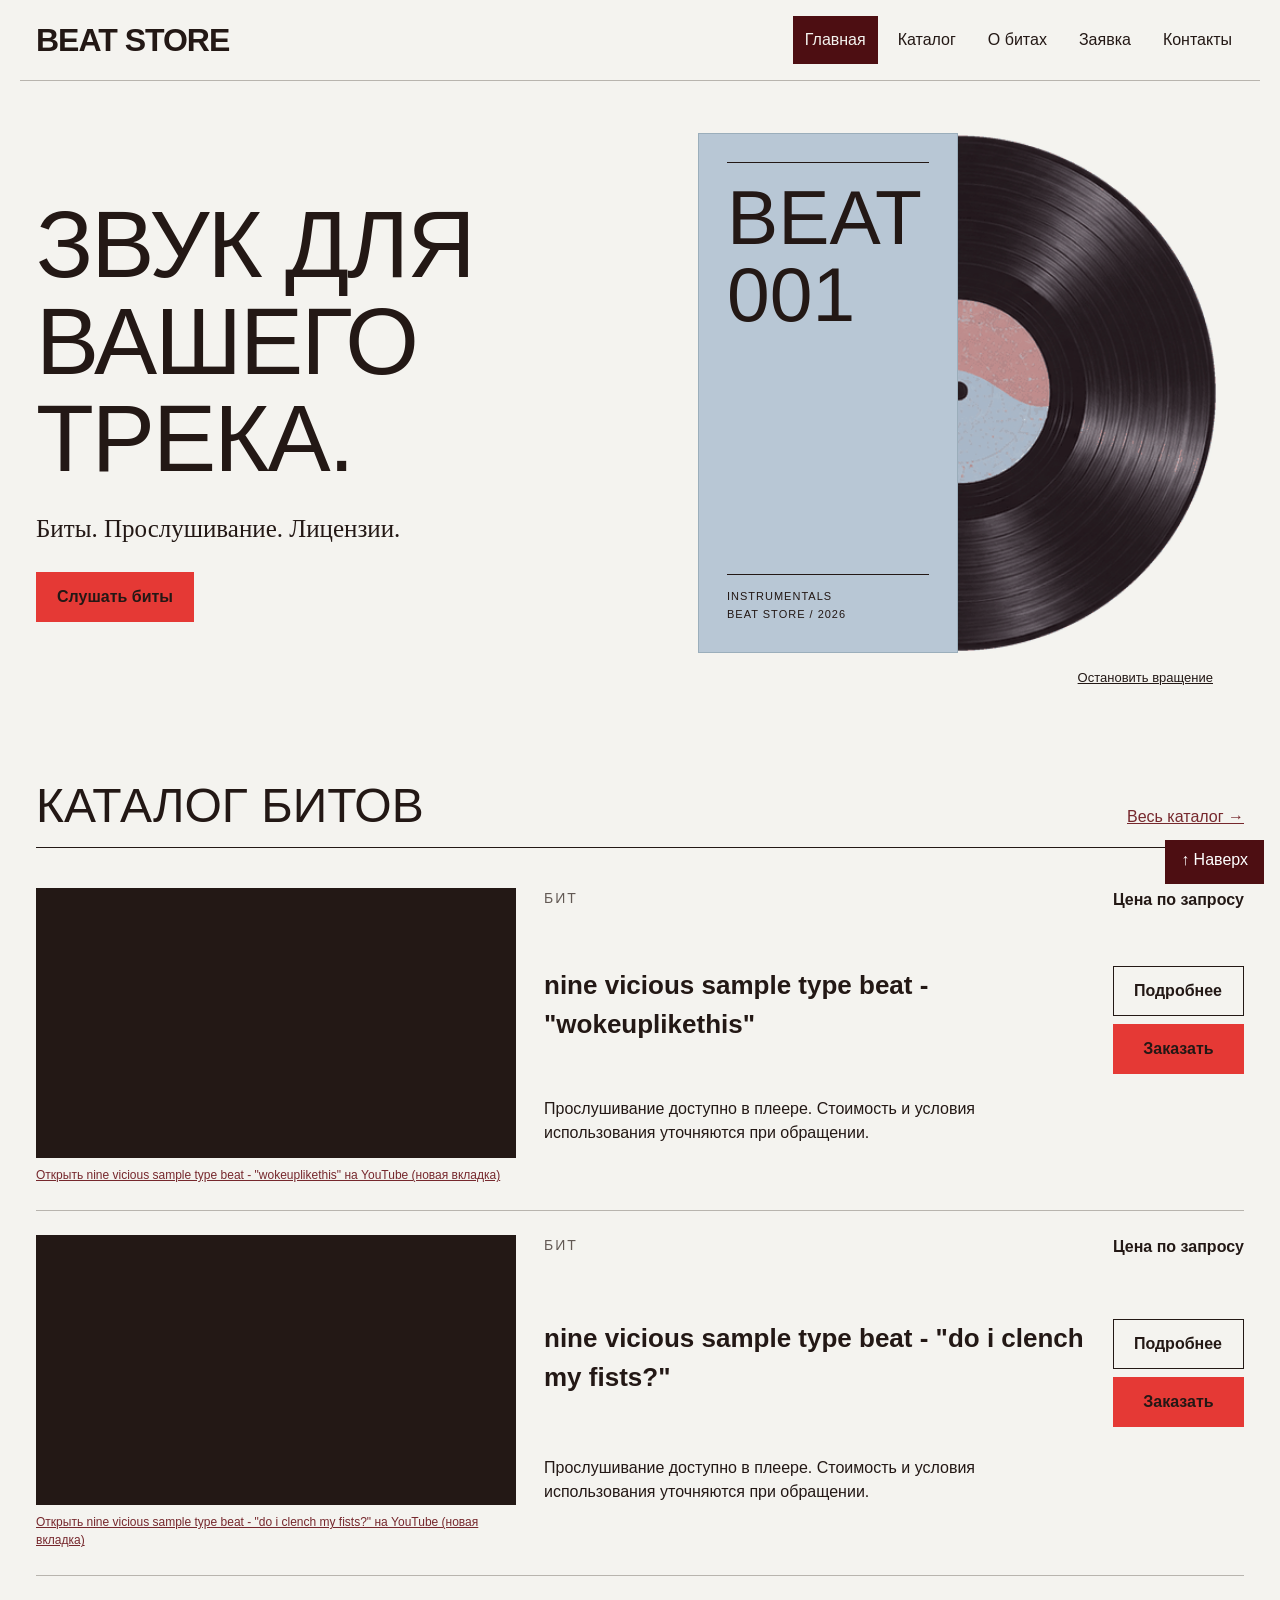
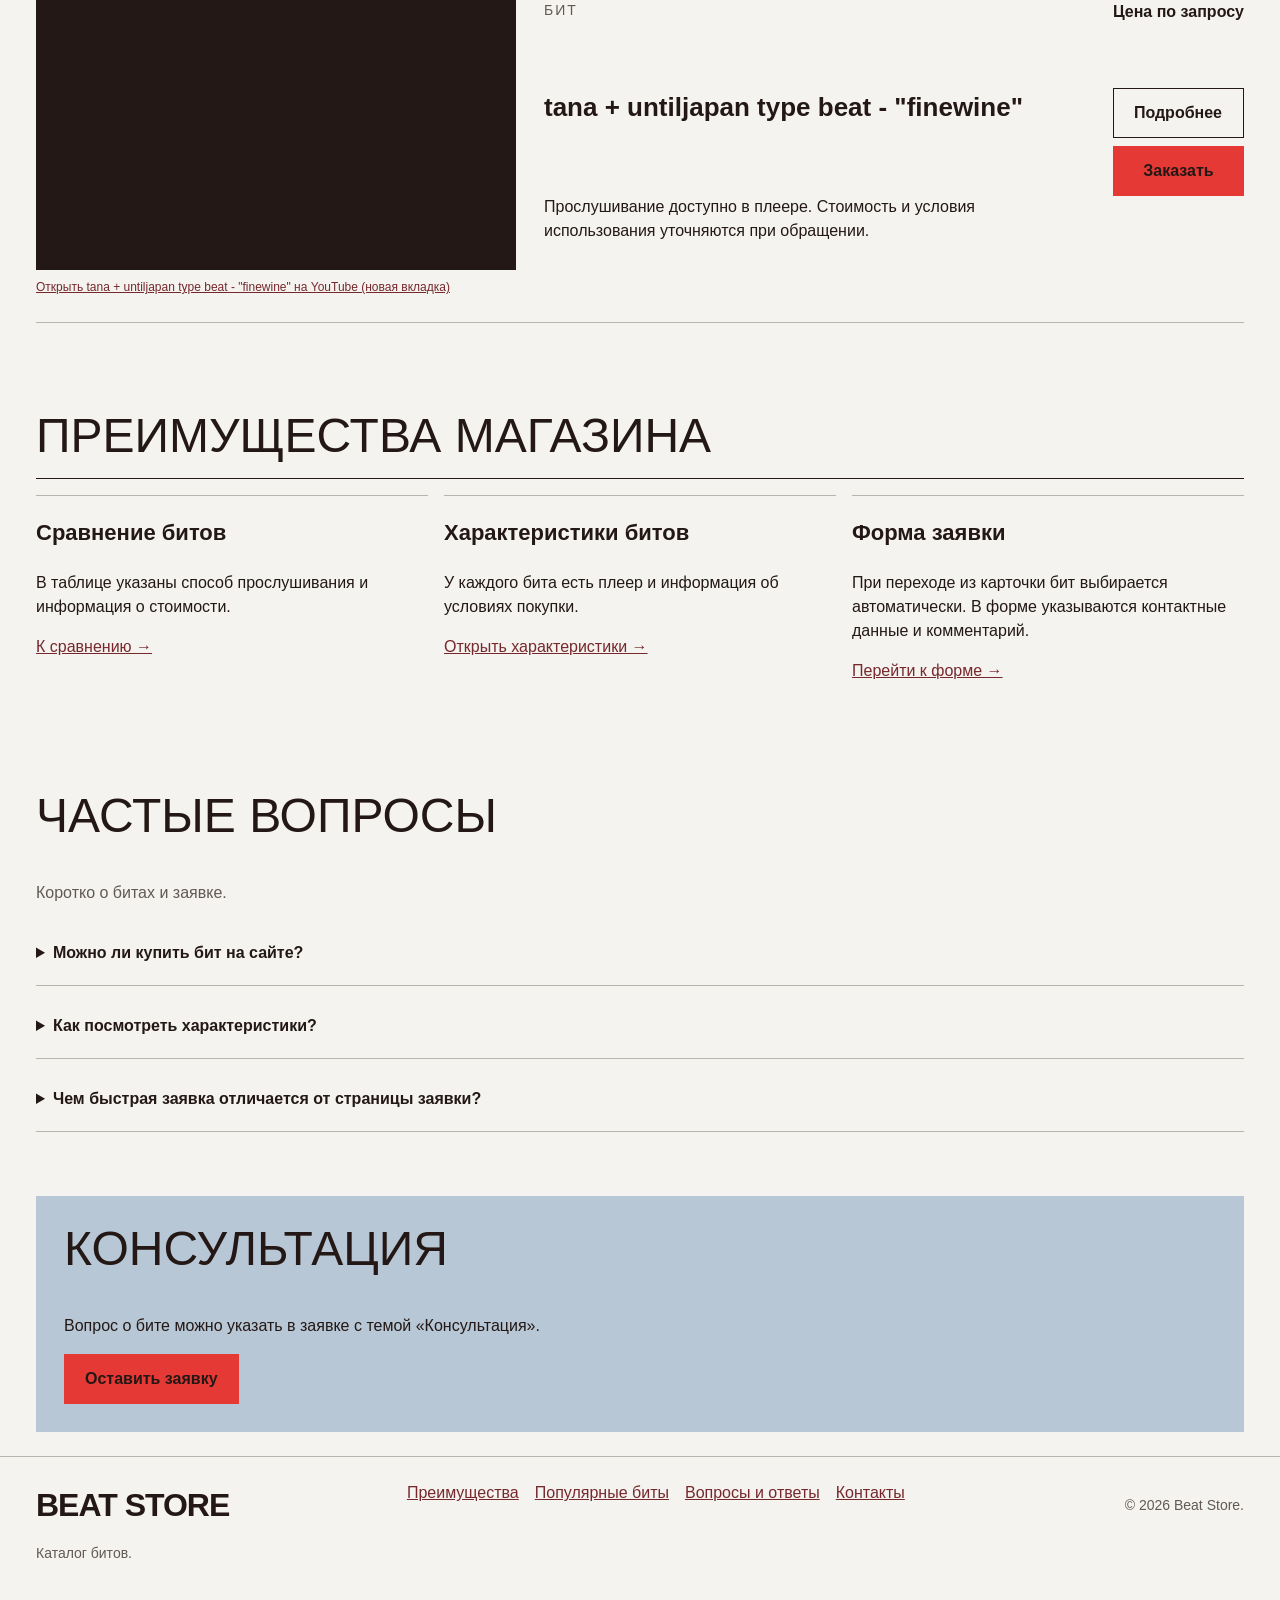
==== commit 93b5136a: "change site theme to beat store" ====
--- a/index.html
+++ b/index.html
@@ -1,33 +1,39 @@
-<!DOCTYPE html>
+<!doctype html>
 <html lang="ru">
   <head>
-    <meta charset="UTF-8">
-    <meta name="viewport" content="width=device-width, initial-scale=1.0">
+    <meta charset="UTF-8" />
+    <meta name="viewport" content="width=device-width, initial-scale=1.0" />
     <meta
       name="description"
-      content="Study Store: клавиатура, наушники и настольная лампа для удобного рабочего места."
-    >
-    <title>Техника для учёбы — Study Store</title>
-    <link rel="icon" href="images/favicon.svg" type="image/svg+xml">
-    <link rel="stylesheet" href="css/style.css">
-    <link rel="stylesheet" href="css/responsive.css">
-    <script src="js/main.js" defer></script>
+      content="Beat Store: каталог битов, прослушивание и заявка на покупку."
+    />
+    <title>Биты для записи музыки — Beat Store</title>
+    <link rel="icon" href="images/favicon.svg" type="image/svg+xml" />
+    <link rel="stylesheet" href="css/style.css?v=player-layout-2" />
+    <link rel="stylesheet" href="css/responsive.css" />
+    <link rel="stylesheet" href="css/beat-theme.css?v=player-layout-2" />
+    <script src="js/main.js?v=player-layout-2" defer></script>
   </head>
   <body>
     <a class="skip-link" href="#main-content">Перейти к содержимому</a>
     <header class="site-header" id="top">
       <div class="site-header__inner">
-        <a class="site-header__logo" href="index.html">Study Store</a>
+        <a class="site-header__logo" href="index.html">Beat Store</a>
         <nav class="site-nav" aria-label="Основная навигация">
           <ul class="site-nav__list">
             <li class="site-nav__item">
-              <a class="site-nav__link site-nav__link--active" aria-current="page" href="index.html">Главная</a>
+              <a
+                class="site-nav__link site-nav__link--active"
+                aria-current="page"
+                href="index.html"
+                >Главная</a
+              >
             </li>
             <li class="site-nav__item">
               <a class="site-nav__link" href="catalog.html">Каталог</a>
             </li>
             <li class="site-nav__item">
-              <a class="site-nav__link" href="product.html">О товарах</a>
+              <a class="site-nav__link" href="product.html">О битах</a>
             </li>
             <li class="site-nav__item">
               <a class="site-nav__link" href="order.html">Заявка</a>
@@ -42,172 +48,266 @@
     <main class="page-main" id="main-content" tabindex="-1">
       <section class="hero" aria-labelledby="hero-title">
         <div class="hero__content">
-          <h1 class="hero__title" id="hero-title">Техника для рабочего места</h1>
-          <p class="hero__description">В каталоге представлены товары для учёбы: клавиатура, наушники и настольная лампа.</p>
+          <h1 class="hero__title" id="hero-title">
+            <span>Звук для</span><span>вашего</span><span>трека.</span>
+          </h1>
+          <p class="hero__description">Биты. Прослушивание. Лицензии.</p>
           <div class="hero__actions">
-            <a class="button button--primary" href="catalog.html">Перейти в каталог</a>
-            <a class="button button--secondary" href="#advantages">Преимущества</a>
+            <a class="button button--primary" href="#popular">Слушать биты</a>
+            <a class="button button--secondary" href="#advantages"
+              >Преимущества</a
+            >
           </div>
         </div>
-        <img
-          class="hero__image"
-          src="images/desk.svg"
-          width="720"
-          height="560"
-          alt="Клавиатура, наушники и лампа на рабочем столе"
-        >
-      </section>
-      <section class="section" id="advantages" aria-labelledby="advantages-title">
-        <div class="section__heading">
-          <div>
-            <h2 class="section__title" id="advantages-title">Преимущества магазина</h2>
+        <div class="record-art">
+          <picture>
+            <source
+              media="(prefers-reduced-motion: reduce)"
+              srcset="images/vinyl-still.png"
+            />
+            <img
+              class="record-art__disc"
+              src="images/vinyl-spin.gif"
+              width="480"
+              height="480"
+              alt="Виниловая пластинка в голубом конверте"
+            />
+          </picture>
+          <div class="record-art__sleeve" aria-hidden="true">
+            <span class="record-art__number">BEAT<br />001</span>
+            <span class="record-art__caption"
+              >INSTRUMENTALS<br />BEAT STORE / 2026</span
+            >
           </div>
-        </div>
-        <div class="benefits">
-          <article class="benefit">
-            <h3 class="benefit__title">Сравнение товаров</h3>
-            <p class="benefit__text">В таблице приведены категория, цена и тип подключения.</p>
-            <a href="catalog.html#comparison">К сравнению →</a>
-          </article>
-          <article class="benefit">
-            <h3 class="benefit__title">Характеристики товаров</h3>
-            <p class="benefit__text">У каждого товара есть описание, характеристики и комплектация.</p>
-            <a href="product.html">Открыть характеристики →</a>
-          </article>
-          <article class="benefit">
-            <h3 class="benefit__title">Форма заявки</h3>
-            <p class="benefit__text">При переходе из карточки товар выбирается автоматически. В форме указываются контактные данные и комментарий.</p>
-            <a href="order.html">Перейти к форме →</a>
-          </article>
+          <button class="record-art__toggle" type="button" aria-pressed="false">
+            Остановить вращение
+          </button>
         </div>
       </section>
       <section class="section" id="popular" aria-labelledby="popular-title">
         <div class="section__heading">
           <div>
-            <h2 class="section__title" id="popular-title">Популярные товары</h2>
+            <h2 class="section__title" id="popular-title">Каталог битов</h2>
           </div>
           <a class="section__link" href="catalog.html">Весь каталог →</a>
         </div>
         <div class="products-grid">
           <article class="product-card product-card--featured">
-            <span class="product-card__badge">Хит</span>
-            <a class="product-card__visual" href="product.html#keyboard" aria-label="Подробнее о Study Keys">
-              <img
-                class="product-card__image"
-                src="images/keyboard.jpeg"
-                width="447"
-                height="447"
-                alt="Клавиатура Study Keys — фото"
+            <div class="beat-preview">
+              <iframe
+                class="beat-player"
+                src="https://www.youtube-nocookie.com/embed/kIURX1Ku31Y"
+                title='Прослушать nine vicious sample type beat - "wokeuplikethis"'
                 loading="lazy"
-                srcset="images/keyboard-240.jpeg 240w, images/keyboard.jpeg 447w"
-                sizes="(max-width: 305px) calc(100vw - 66px), 240px"
-              >
-            </a>
-            <p class="product-card__category">Клавиатура</p>
+                referrerpolicy="strict-origin-when-cross-origin"
+                allow="encrypted-media; picture-in-picture; fullscreen"
+                allowfullscreen
+              ></iframe>
+              <a
+                href="https://www.youtube.com/watch?v=kIURX1Ku31Y"
+                target="_blank"
+                rel="noopener noreferrer"
+                >Открыть nine vicious sample type beat - "wokeuplikethis" на
+                YouTube (новая вкладка)</a
+              >
+            </div>
+            <p class="product-card__category">Бит</p>
             <h3 class="product-card__title">
-              <a href="product.html#keyboard">Study Keys</a>
+              <a href="product.html#beat-01"
+                >nine vicious sample type beat - "wokeuplikethis"</a
+              >
             </h3>
-            <p class="product-card__description">Компактная клавиатура для конспектов, кода и ежедневной работы.</p>
-            <p class="product-card__price">3 490 ₽</p>
+            <p class="product-card__description">
+              Прослушивание доступно в плеере. Стоимость и условия использования
+              уточняются при обращении.
+            </p>
+            <p class="product-card__price">Цена по запросу</p>
             <div class="product-card__actions">
-              <a class="button button--secondary" href="product.html#keyboard">Подробнее</a>
+              <a class="button button--secondary" href="product.html#beat-01"
+                >Подробнее</a
+              >
               <button
                 class="button button--primary product-card__button"
                 type="button"
-                data-order-product="keyboard"
-              >Заказать</button>
+                data-order-product="beat-01"
+              >
+                Заказать
+              </button>
             </div>
           </article>
           <article class="product-card product-card--new">
-            <span class="product-card__badge">Новинка</span>
-            <a
-              class="product-card__visual"
-              href="product.html#headphones"
-              aria-label="Подробнее о Focus Sound"
-            >
-              <img
-                src="images/headphones.jpeg"
-                srcset="images/headphones-240.jpeg 240w, images/headphones.jpeg 447w"
-                sizes="(max-width: 305px) calc(100vw - 66px), 240px"
-                alt="Наушники Focus Sound - фото"
-                width="447"
-                height="447"
+            <div class="beat-preview">
+              <iframe
+                class="beat-player"
+                src="https://www.youtube.com/embed/oRbOh9WSYxc"
+                title='Прослушать nine vicious sample type beat - "do i clench my fists?"'
                 loading="lazy"
-                class="product-card__image"
-              >
-            </a>
-            <p class="product-card__category">Наушники</p>
+                referrerpolicy="strict-origin-when-cross-origin"
+                allow="encrypted-media; picture-in-picture; fullscreen"
+                allowfullscreen
+              ></iframe>
+              <a
+                href="https://www.youtube.com/watch?v=oRbOh9WSYxc"
+                target="_blank"
+                rel="noopener noreferrer"
+                >Открыть nine vicious sample type beat - "do i clench my fists?"
+                на YouTube (новая вкладка)</a
+              >
+            </div>
+            <p class="product-card__category">Бит</p>
             <h3 class="product-card__title">
-              <a href="product.html#headphones">Focus Sound</a>
+              <a href="product.html#beat-02"
+                >nine vicious sample type beat - "do i clench my fists?"</a
+              >
             </h3>
-            <p class="product-card__description">Полноразмерные наушники с микрофоном для занятий и созвонов.</p>
-            <p class="product-card__price">4 990 ₽</p>
+            <p class="product-card__description">
+              Прослушивание доступно в плеере. Стоимость и условия использования
+              уточняются при обращении.
+            </p>
+            <p class="product-card__price">Цена по запросу</p>
             <div class="product-card__actions">
-              <a class="button button--secondary" href="product.html#headphones">Подробнее</a>
+              <a class="button button--secondary" href="product.html#beat-02"
+                >Подробнее</a
+              >
               <button
                 class="button button--primary product-card__button"
                 type="button"
-                data-order-product="headphones"
-              >Заказать</button>
+                data-order-product="beat-02"
+              >
+                Заказать
+              </button>
             </div>
           </article>
           <article class="product-card product-card--discount">
-            <span class="product-card__badge">Скидка</span>
-            <a class="product-card__visual" href="product.html#lamp" aria-label="Подробнее о Desk Light">
-              <img
-                class="product-card__image"
-                src="images/desk_lamp.jpeg"
-                width="447"
-                height="447"
-                alt="Настольная лампа Desk Light — фото"
+            <div class="beat-preview">
+              <iframe
+                class="beat-player"
+                src="https://www.youtube-nocookie.com/embed/LorADAaQas0"
+                title='Прослушать tana + untiljapan type beat - "finewine"'
                 loading="lazy"
-                srcset="images/desk_lamp-240.jpeg 240w, images/desk_lamp.jpeg 447w"
-                sizes="(max-width: 305px) calc(100vw - 66px), 240px"
-              >
-            </a>
-            <p class="product-card__category">Настольная лампа</p>
+                referrerpolicy="strict-origin-when-cross-origin"
+                allow="encrypted-media; picture-in-picture; fullscreen"
+                allowfullscreen
+              ></iframe>
+              <a
+                href="https://www.youtube.com/watch?v=LorADAaQas0"
+                target="_blank"
+                rel="noopener noreferrer"
+                >Открыть tana + untiljapan type beat - "finewine" на YouTube
+                (новая вкладка)</a
+              >
+            </div>
+            <p class="product-card__category">Бит</p>
             <h3 class="product-card__title">
-              <a href="product.html#lamp">Desk Light</a>
+              <a href="product.html#beat-03"
+                >tana + untiljapan type beat - "finewine"</a
+              >
             </h3>
-            <p class="product-card__description">Мягкий свет и три режима яркости для чтения и работы за столом.</p>
-            <p class="product-card__price">2 490 ₽ <del class="product-card__old-price">2 990 ₽</del>
-            </p>
+            <p class="product-card__description">
+              Прослушивание доступно в плеере. Стоимость и условия использования
+              уточняются при обращении.
+            </p>
+            <p class="product-card__price">Цена по запросу</p>
             <div class="product-card__actions">
-              <a class="button button--secondary" href="product.html#lamp">Подробнее</a>
+              <a class="button button--secondary" href="product.html#beat-03"
+                >Подробнее</a
+              >
               <button
                 class="button button--primary product-card__button"
                 type="button"
-                data-order-product="lamp"
-              >Заказать</button>
+                data-order-product="beat-03"
+              >
+                Заказать
+              </button>
             </div>
           </article>
         </div>
       </section>
-      <p class="success-message" id="success-message" role="status" tabindex="-1" hidden></p>
+      <p
+        class="success-message"
+        id="success-message"
+        role="status"
+        tabindex="-1"
+        hidden
+      ></p>
+      <section
+        class="section"
+        id="advantages"
+        aria-labelledby="advantages-title"
+      >
+        <div class="section__heading">
+          <div>
+            <h2 class="section__title" id="advantages-title">
+              Преимущества магазина
+            </h2>
+          </div>
+        </div>
+        <div class="benefits">
+          <article class="benefit">
+            <h3 class="benefit__title">Сравнение битов</h3>
+            <p class="benefit__text">
+              В таблице указаны способ прослушивания и информация о стоимости.
+            </p>
+            <a href="catalog.html#comparison">К сравнению →</a>
+          </article>
+          <article class="benefit">
+            <h3 class="benefit__title">Характеристики битов</h3>
+            <p class="benefit__text">
+              У каждого бита есть плеер и информация об условиях покупки.
+            </p>
+            <a href="product.html">Открыть характеристики →</a>
+          </article>
+          <article class="benefit">
+            <h3 class="benefit__title">Форма заявки</h3>
+            <p class="benefit__text">
+              При переходе из карточки бит выбирается автоматически. В форме
+              указываются контактные данные и комментарий.
+            </p>
+            <a href="order.html">Перейти к форме →</a>
+          </article>
+        </div>
+      </section>
       <section class="section faq" id="faq" aria-labelledby="faq-title">
         <div>
           <h2 class="section__title" id="faq-title">Частые вопросы</h2>
-          <p class="section__description">Коротко о товарах и заявке.</p>
+          <p class="section__description">Коротко о битах и заявке.</p>
         </div>
         <div class="faq__list">
           <details class="faq__item">
-            <summary class="faq__question">Можно ли купить товар на сайте?</summary>
-            <p class="faq__answer">На сайте можно выбрать товар и заполнить форму. Онлайн-оплата и отправка заявки пока недоступны.</p>
+            <summary class="faq__question">
+              Можно ли купить бит на сайте?
+            </summary>
+            <p class="faq__answer">
+              На сайте можно выбрать бит и заполнить форму. Онлайн-оплата и
+              отправка заявки пока недоступны.
+            </p>
           </details>
           <details class="faq__item">
-            <summary class="faq__question">Как посмотреть характеристики?</summary>
-            <p class="faq__answer">Ссылка «Подробнее» в карточке ведёт на страницу с характеристиками и комплектацией товара.</p>
+            <summary class="faq__question">
+              Как посмотреть характеристики?
+            </summary>
+            <p class="faq__answer">
+              Ссылка «Подробнее» в карточке ведёт на страницу с плеером и
+              информацией о бите.
+            </p>
           </details>
           <details class="faq__item">
-            <summary class="faq__question">Чем быстрая заявка отличается от страницы заявки?</summary>
-            <p class="faq__answer">В модальном окне удобно оставить заявку, не уходя из каталога. На отдельной странице доступна та же форма с подсказками.</p>
+            <summary class="faq__question">
+              Чем быстрая заявка отличается от страницы заявки?
+            </summary>
+            <p class="faq__answer">
+              В модальном окне удобно оставить заявку, не уходя из каталога. На
+              отдельной странице доступна та же форма с подсказками.
+            </p>
           </details>
         </div>
       </section>
       <aside class="callout">
         <div>
           <h2 class="callout__title">Консультация</h2>
-          <p class="callout__text">Вопрос о товаре можно указать в заявке с темой «Консультация».</p>
+          <p class="callout__text">
+            Вопрос о бите можно указать в заявке с темой «Консультация».
+          </p>
         </div>
         <a class="button button--primary" href="order.html">Оставить заявку</a>
       </aside>
@@ -215,33 +315,57 @@
     <footer class="site-footer" id="contacts">
       <div class="site-footer__inner">
         <div>
-          <a class="site-footer__logo" href="index.html">Study Store</a>
-          <p class="site-footer__note">Каталог техники для учёбы.</p>
+          <a class="site-footer__logo" href="index.html">Beat Store</a>
+          <p class="site-footer__note">Каталог битов.</p>
         </div>
         <nav class="site-footer__nav" aria-label="Разделы главной страницы">
           <a href="index.html#advantages">Преимущества</a>
-          <a href="index.html#popular">Популярные товары</a>
+          <a href="index.html#popular">Популярные биты</a>
           <a href="index.html#faq">Вопросы и ответы</a>
           <a href="contacts.html">Контакты</a>
         </nav>
-        <p class="site-footer__note">© 2026 Study Store.</p>
+        <p class="site-footer__note">© 2026 Beat Store.</p>
       </div>
     </footer>
-    <a class="back-to-top" href="#top" aria-label="Вернуться наверх">↑ Наверх</a>
-    <dialog class="order-dialog" id="order-dialog" aria-labelledby="order-dialog-title">
-      <h2 class="order-dialog__title" id="order-dialog-title">Оставить заявку</h2>
+    <a class="back-to-top" href="#top" aria-label="Вернуться наверх"
+      >↑ Наверх</a
+    >
+    <dialog
+      class="order-dialog"
+      id="order-dialog"
+      aria-labelledby="order-dialog-title"
+    >
+      <h2 class="order-dialog__title" id="order-dialog-title">
+        Оставить заявку
+      </h2>
       <form class="order-form" id="order-form" action="order.html" method="get">
-        <p class="order-form__note order-form__field--wide">Поля со звёздочкой * обязательны.</p>
+        <p class="order-form__note order-form__field--wide">
+          Поля со звёздочкой * обязательны.
+        </p>
         <noscript class="order-form__field--wide">
-          <p class="order-form__note">Для проверки формы без перезагрузки страницы включите JavaScript.</p>
+          <p class="order-form__note">
+            Для проверки формы без перезагрузки страницы включите JavaScript.
+          </p>
         </noscript>
         <div class="order-form__field order-form__field--wide">
-          <label class="order-form__label" for="selected-product">Товар *</label>
-          <select class="order-form__select" id="selected-product" name="product" required>
-            <option value="">Выберите товар</option>
-            <option value="keyboard">Study Keys — 3 490 ₽</option>
-            <option value="headphones">Focus Sound — 4 990 ₽</option>
-            <option value="lamp">Desk Light — 2 490 ₽</option>
+          <label class="order-form__label" for="selected-product">Бит *</label>
+          <select
+            class="order-form__select"
+            id="selected-product"
+            name="product"
+            required
+          >
+            <option value="">Выберите бит</option>
+            <option value="beat-01">
+              nine vicious sample type beat - "wokeuplikethis" — цена по запросу
+            </option>
+            <option value="beat-02">
+              nine vicious sample type beat - "do i clench my fists?" — цена по
+              запросу
+            </option>
+            <option value="beat-03">
+              tana + untiljapan type beat - "finewine" — цена по запросу
+            </option>
           </select>
         </div>
         <div class="order-form__field">
@@ -256,7 +380,7 @@
             autocomplete="given-name"
             placeholder="Например, Алексей"
             required
-          >
+          />
         </div>
         <div class="order-form__field">
           <label class="order-form__label" for="order-email">E-mail *</label>
@@ -268,7 +392,7 @@
             autocomplete="email"
             placeholder="name@example.com"
             required
-          >
+          />
         </div>
         <div class="order-form__field">
           <label class="order-form__label" for="order-phone">Телефон *</label>
@@ -283,23 +407,41 @@
             placeholder="+79000000000"
             aria-describedby="phone-hint"
             required
-          >
-          <small class="order-form__hint" id="phone-hint">+7 и 10 цифр, без пробелов: +79000000000.</small>
+          />
+          <small class="order-form__hint" id="phone-hint"
+            >+7 и 10 цифр, без пробелов: +79000000000.</small
+          >
         </div>
         <div class="order-form__field">
-          <label class="order-form__label" for="order-date">Удобная дата связи</label>
-          <input class="order-form__input" id="order-date" name="date" type="date">
+          <label class="order-form__label" for="order-date"
+            >Удобная дата связи</label
+          >
+          <input
+            class="order-form__input"
+            id="order-date"
+            name="date"
+            type="date"
+          />
         </div>
         <div class="order-form__field order-form__field--wide">
-          <label class="order-form__label" for="order-topic">Тема заявки *</label>
-          <select class="order-form__select" id="order-topic" name="topic" required>
-            <option value="product">Заказ товара</option>
+          <label class="order-form__label" for="order-topic"
+            >Тема заявки *</label
+          >
+          <select
+            class="order-form__select"
+            id="order-topic"
+            name="topic"
+            required
+          >
+            <option value="product">Заказ бита</option>
             <option value="consultation">Консультация</option>
-            <option value="delivery">Вопрос о доставке</option>
+            <option value="delivery">Условия лицензии</option>
           </select>
         </div>
         <div class="order-form__field order-form__field--wide">
-          <label class="order-form__label" for="order-comment">Комментарий</label>
+          <label class="order-form__label" for="order-comment"
+            >Комментарий</label
+          >
           <textarea
             class="order-form__textarea"
             id="order-comment"
@@ -310,12 +452,28 @@
           ></textarea>
         </div>
         <div class="order-form__consent order-form__field--wide">
-          <input class="order-form__checkbox" id="order-agreement" name="agreement" type="checkbox" required>
-          <label class="order-form__label" for="order-agreement">Согласен на обработку указанных данных *</label>
+          <input
+            class="order-form__checkbox"
+            id="order-agreement"
+            name="agreement"
+            type="checkbox"
+            required
+          />
+          <label class="order-form__label" for="order-agreement"
+            >Согласен на обработку указанных данных *</label
+          >
         </div>
         <div class="order-form__actions order-form__field--wide">
-          <button class="button button--primary" type="submit">Отправить заявку</button>
-          <button class="button button--secondary" id="close-order-dialog" type="button">Закрыть</button>
+          <button class="button button--primary" type="submit">
+            Отправить заявку
+          </button>
+          <button
+            class="button button--secondary"
+            id="close-order-dialog"
+            type="button"
+          >
+            Закрыть
+          </button>
         </div>
       </form>
     </dialog>
--- a/css/style.css
+++ b/css/style.css
@@ -18,9 +18,15 @@
 }
 
 /* Базовые стили. */
-*, *::before, *::after { box-sizing: border-box; }
+*,
+*::before,
+*::after {
+  box-sizing: border-box;
+}
 /* Плавные переходы по якорям, включая ссылку «Наверх». */
-html { scroll-behavior: smooth; }
+html {
+  scroll-behavior: smooth;
+}
 body {
   margin: 0;
   min-height: 100vh;
@@ -31,34 +37,79 @@
   color: var(--color-text);
   background-color: var(--color-bg);
 }
-img { display: block; max-width: 100%; height: auto; }
-a { color: var(--color-primary); }
-a:hover { color: var(--color-primary-dark); }
-input, select, textarea, button { font: inherit; }
-:focus-visible { outline: 2px solid var(--color-primary); outline-offset: 3px; }
-[hidden] { display: none; }
-.page-main, .site-header__inner, .site-footer__inner {
+img {
+  display: block;
+  max-width: 100%;
+  height: auto;
+}
+a {
+  color: var(--color-primary);
+}
+a:hover {
+  color: var(--color-primary-dark);
+}
+input,
+select,
+textarea,
+button {
+  font: inherit;
+}
+:focus-visible {
+  outline: 2px solid var(--color-primary);
+  outline-offset: 3px;
+}
+[hidden] {
+  display: none;
+}
+.page-main,
+.site-header__inner,
+.site-footer__inner {
   max-width: var(--container-width);
   margin: 0 auto;
   padding: var(--space-lg);
 }
 /* Основное содержимое заполняет свободную высоту окна до подвала. */
-.page-main { flex: 1; width: 100%; }
-h1 { font-size: 32px; }
-h2 { font-size: 24px; }
-h3 { font-size: 20px; }
-h1, h2, h3 { margin-top: 0; }
-.section { margin-bottom: var(--space-xl); }
+.page-main {
+  flex: 1;
+  width: 100%;
+}
+h1 {
+  font-size: 32px;
+}
+h2 {
+  font-size: 24px;
+}
+h3 {
+  font-size: 20px;
+}
+h1,
+h2,
+h3 {
+  margin-top: 0;
+}
+.section {
+  margin-bottom: var(--space-xl);
+}
 /* Outline выделяет блок при наведении и не меняет его размеры. */
-.section:hover, .product-detail:hover, .contact-card:hover, .callout:hover {
+.section:hover,
+.product-detail:hover,
+.contact-card:hover,
+.callout:hover {
   outline: 1px solid var(--color-primary);
   outline-offset: 6px;
 }
-.section__description { color: var(--color-muted); }
+.section__description {
+  color: var(--color-muted);
+}
 
 /* Шапка и меню. Flex располагает ссылки в один ряд. */
-.site-header, .site-footer { flex-shrink: 0; background-color: var(--color-surface); }
-.site-header__logo, .site-footer__logo {
+.site-header,
+.site-footer {
+  flex-shrink: 0;
+  background-color: var(--color-surface);
+}
+.site-header__logo,
+.site-footer__logo {
   font-weight: 700;
   color: var(--color-text);
   text-decoration: none;
@@ -77,16 +128,36 @@
   text-decoration: none;
   border-radius: var(--radius);
 }
-.site-nav__link:hover, .site-nav__link--active {
+.site-nav__link:hover,
+.site-nav__link--active {
   color: white;
   background-color: var(--color-primary);
 }
-.site-footer__nav { display: flex; flex-wrap: wrap; gap: var(--space-md); }
-.site-footer__note { color: var(--color-muted); font-size: 14px; }
-.site-footer__inner { padding-bottom: 72px; }
-.breadcrumbs { margin-bottom: var(--space-lg); font-size: 14px; }
-.breadcrumbs__current::before { content: ' / '; }
-.category-nav { display: flex; flex-wrap: wrap; gap: var(--space-md); margin-top: var(--space-md); }
+.site-footer__nav {
+  display: flex;
+  flex-wrap: wrap;
+  gap: var(--space-md);
+}
+.site-footer__note {
+  color: var(--color-muted);
+  font-size: 14px;
+}
+.site-footer__inner {
+  padding-bottom: 72px;
+}
+.breadcrumbs {
+  margin-bottom: var(--space-lg);
+  font-size: 14px;
+}
+.breadcrumbs__current::before {
+  content: " / ";
+}
+.category-nav {
+  display: flex;
+  flex-wrap: wrap;
+  gap: var(--space-md);
+  margin-top: var(--space-md);
+}
 
 /* Общие кнопки и состояния. */
 .button {
@@ -97,30 +168,79 @@
   text-decoration: none;
   cursor: pointer;
 }
-.button--primary { color: white; background-color: var(--color-primary); }
-.button--primary:hover { color: white; background-color: var(--color-primary-dark); }
-.button--secondary { color: var(--color-primary); background-color: white; }
-.button--secondary:hover { color: white; background-color: var(--color-primary); }
-.button:disabled { opacity: 0.6; cursor: not-allowed; }
-.hero__actions, .product-card__actions, .product-detail__actions, .order-form__actions {
+.button--primary {
+  color: white;
+  background-color: var(--color-primary);
+}
+.button--primary:hover {
+  color: white;
+  background-color: var(--color-primary-dark);
+}
+.button--secondary {
+  color: var(--color-primary);
+  background-color: white;
+}
+.button--secondary:hover {
+  color: white;
+  background-color: var(--color-primary);
+}
+.button:disabled {
+  opacity: 0.6;
+  cursor: not-allowed;
+}
+.hero__actions,
+.product-card__actions,
+.product-detail__actions,
+.order-form__actions {
   display: flex;
   flex-wrap: wrap;
   gap: var(--space-sm);
 }
 
 /* Главная: обычный вводный блок, преимущества и вопросы. */
-.hero { padding: var(--space-lg); margin-bottom: var(--space-xl); background-color: #eef5ff; }
-.benefits { display: grid; grid-template-columns: minmax(0, 1fr); gap: var(--space-md); }
-.benefit { padding: var(--space-md); border: 1px solid var(--color-border); }
-.section__heading { margin-bottom: var(--space-md); }
-.faq__item { margin-top: var(--space-sm); padding: var(--space-md); border: 1px solid var(--color-border); }
-.faq__question { font-weight: 700; cursor: pointer; }
-.faq__question:hover { color: var(--color-primary); }
-.faq__answer { margin-bottom: 0; }
-.callout { padding: var(--space-lg); background-color: var(--color-surface); }
+.hero {
+  padding: var(--space-lg);
+  margin-bottom: var(--space-xl);
+  background-color: #eef5ff;
+}
+.benefits {
+  display: grid;
+  grid-template-columns: minmax(0, 1fr);
+  gap: var(--space-md);
+}
+.benefit {
+  padding: var(--space-md);
+  border: 1px solid var(--color-border);
+}
+.section__heading {
+  margin-bottom: var(--space-md);
+}
+.faq__item {
+  margin-top: var(--space-sm);
+  padding: var(--space-md);
+  border: 1px solid var(--color-border);
+}
+.faq__question {
+  font-weight: 700;
+  cursor: pointer;
+}
+.faq__question:hover {
+  color: var(--color-primary);
+}
+.faq__answer {
+  margin-bottom: 0;
+}
+.callout {
+  padding: var(--space-lg);
+  background-color: var(--color-surface);
+}
 
 /* Grid задаёт сетку карточек. Flex внутри выравнивает кнопки. */
-.products-grid { display: grid; grid-template-columns: minmax(0, 1fr); gap: var(--space-md); }
+.products-grid {
+  display: grid;
+  grid-template-columns: minmax(0, 1fr);
+  gap: var(--space-md);
+}
 .product-card {
   position: relative;
   display: flex;
@@ -129,14 +249,38 @@
   border: 1px solid var(--color-border);
   border-radius: var(--radius);
 }
-.product-card:hover, .product-card--featured { border-color: var(--color-primary); }
-.product-card--discount { border-color: var(--color-danger); }
-.product-card__image { width: 100%; max-width: 240px; margin: 0 auto var(--space-md); }
-.product-card__category { margin: 0 0 var(--space-sm); color: var(--color-muted); font-size: 14px; }
-.product-card__title { margin-bottom: var(--space-sm); }
-.product-card__description { margin-top: 0; }
-.product-card__price { margin-top: auto; font-weight: 700; }
-.product-card__old-price { margin-left: var(--space-sm); color: var(--color-muted); font-weight: 400; }
+.product-card:hover,
+.product-card--featured {
+  border-color: var(--color-primary);
+}
+.product-card--discount {
+  border-color: var(--color-danger);
+}
+.product-card__image {
+  width: 100%;
+  max-width: 240px;
+  margin: 0 auto var(--space-md);
+}
+.product-card__category {
+  margin: 0 0 var(--space-sm);
+  color: var(--color-muted);
+  font-size: 14px;
+}
+.product-card__title {
+  margin-bottom: var(--space-sm);
+}
+.product-card__description {
+  margin-top: 0;
+}
+.product-card__price {
+  margin-top: auto;
+  font-weight: 700;
+}
+.product-card__old-price {
+  margin-left: var(--space-sm);
+  color: var(--color-muted);
+  font-weight: 400;
+}
 /* absolute размещает бейдж относительно карточки с position: relative. */
 .product-card__badge {
   position: absolute;
@@ -148,8 +292,12 @@
   border-radius: var(--radius);
   font-size: 12px;
 }
-.product-card--discount .product-card__badge { background-color: var(--color-danger); }
-.product-card--new .product-card__badge { background-color: var(--color-success); }
+.product-card--discount .product-card__badge {
+  background-color: var(--color-danger);
+}
+.product-card--new .product-card__badge {
+  background-color: var(--color-success);
+}
 
 /* Каталог: фильтр слева, товары справа. */
 .catalog-layout {
@@ -165,12 +313,30 @@
   border: 1px solid var(--color-border);
   background-color: var(--color-surface);
 }
-.catalog-filters__note { font-size: 14px; color: var(--color-muted); }
-.filters-form__group { margin: 0 0 var(--space-md); padding: var(--space-sm); border: 1px solid var(--color-border); }
-.filters-form__label { display: block; margin-bottom: var(--space-sm); }
-.filters-form__input { width: 100%; margin-bottom: var(--space-sm); }
-.catalog-filters__link { display: block; margin-top: var(--space-md); }
-.catalog-products__count { color: var(--color-muted); }
+.catalog-filters__note {
+  font-size: 14px;
+  color: var(--color-muted);
+}
+.filters-form__group {
+  margin: 0 0 var(--space-md);
+  padding: var(--space-sm);
+  border: 1px solid var(--color-border);
+}
+.filters-form__label {
+  display: block;
+  margin-bottom: var(--space-sm);
+}
+.filters-form__input {
+  width: 100%;
+  margin-bottom: var(--space-sm);
+}
+.catalog-filters__link {
+  display: block;
+  margin-top: var(--space-md);
+}
+.catalog-products__count {
+  color: var(--color-muted);
+}
 
 /* Подробное описание и таблицы. */
 /* Фото и описание — две колонки, таблица занимает обе колонки ниже. */
@@ -183,36 +349,101 @@
   padding: var(--space-lg);
   border: 1px solid var(--color-border);
 }
-.product-detail > .table-wrapper { grid-column: 1 / -1; }
-.product-detail .product-table { margin-top: 0; }
-.product-detail__image { width: 100%; max-width: 280px; margin-bottom: var(--space-md); }
-.product-detail__tag { color: var(--color-primary); }
-.product-detail__price { font-weight: 700; }
-.product-detail__availability { color: var(--color-success); }
-
-.product-table { width: 100%; margin-top: var(--space-lg); border-collapse: collapse; text-align: left; }
-.product-table__caption { margin-bottom: var(--space-sm); text-align: left; font-weight: 700; }
-.product-table__cell { padding: var(--space-sm); border: 1px solid var(--color-border); }
-.product-table thead { background-color: var(--color-surface); }
+.product-detail > .table-wrapper {
+  grid-column: 1 / -1;
+}
+.product-detail .product-table {
+  margin-top: 0;
+}
+.product-detail__image {
+  width: 100%;
+  max-width: 280px;
+  margin-bottom: var(--space-md);
+}
+.product-detail__tag {
+  color: var(--color-primary);
+}
+.product-detail__price {
+  font-weight: 700;
+}
+.product-detail__availability {
+  color: var(--color-success);
+}
+
+.product-table {
+  width: 100%;
+  margin-top: var(--space-lg);
+  border-collapse: collapse;
+  text-align: left;
+}
+.product-table__caption {
+  margin-bottom: var(--space-sm);
+  text-align: left;
+  font-weight: 700;
+}
+.product-table__cell {
+  padding: var(--space-sm);
+  border: 1px solid var(--color-border);
+}
+.product-table thead {
+  background-color: var(--color-surface);
+}
 
 /* Форма: поля друг под другом, подпись над полем. */
-.order-panel { max-width: 620px; }
-.order-help { margin-top: var(--space-lg); padding: var(--space-lg); background-color: var(--color-surface); }
-.order-form__field { margin-bottom: var(--space-md); }
-.order-form__label { display: block; margin-bottom: var(--space-sm); }
-.order-form__input, .order-form__select, .order-form__textarea {
+.order-panel {
+  max-width: 620px;
+}
+.order-help {
+  margin-top: var(--space-lg);
+  padding: var(--space-lg);
+  background-color: var(--color-surface);
+}
+.order-form__field {
+  margin-bottom: var(--space-md);
+}
+.order-form__label {
+  display: block;
+  margin-bottom: var(--space-sm);
+}
+.order-form__input,
+.order-form__select,
+.order-form__textarea {
   width: 100%;
   padding: 10px 12px;
   border: 1px solid var(--color-border);
   border-radius: var(--radius);
 }
-.order-form__input:hover, .order-form__select:hover, .order-form__textarea:hover { border-color: var(--color-primary); }
-.order-form__textarea { resize: vertical; }
-.order-form__hint, .order-form__note { color: var(--color-muted); font-size: 14px; }
-.order-form__hint { display: block; margin-top: var(--space-sm); }
-.order-form__consent { display: flex; align-items: start; gap: var(--space-sm); margin-bottom: var(--space-md); }
-.order-form__checkbox { flex-shrink: 0; margin-top: 5px; }
-.order-form [aria-invalid="true"] { outline: 1px solid var(--color-danger); border-color: var(--color-danger); }
+.order-form__input:hover,
+.order-form__select:hover,
+.order-form__textarea:hover {
+  border-color: var(--color-primary);
+}
+.order-form__textarea {
+  resize: vertical;
+}
+.order-form__hint,
+.order-form__note {
+  color: var(--color-muted);
+  font-size: 14px;
+}
+.order-form__hint {
+  display: block;
+  margin-top: var(--space-sm);
+}
+.order-form__consent {
+  display: flex;
+  align-items: start;
+  gap: var(--space-sm);
+  margin-bottom: var(--space-md);
+}
+.order-form__checkbox {
+  flex-shrink: 0;
+  margin-top: 5px;
+}
+.order-form [aria-invalid="true"] {
+  outline: 1px solid var(--color-danger);
+  border-color: var(--color-danger);
+}
 .order-dialog {
   width: 560px;
   max-width: calc(100% - 32px);
@@ -222,12 +453,28 @@
   border: none;
   border-radius: var(--radius);
 }
-.order-dialog::backdrop { background-color: rgba(0, 0, 0, 0.5); }
-.success-message { padding: var(--space-md); border-left: 4px solid var(--color-success); background-color: #eefaf0; }
-.contact-card { margin-bottom: var(--space-lg); }
-.contact-card__address { font-style: normal; }
-.contact-card__label { margin-bottom: 0; font-weight: 700; }
-.contact-card__link { display: block; margin-top: var(--space-md); }
+.order-dialog::backdrop {
+  background-color: rgba(0, 0, 0, 0.5);
+}
+.success-message {
+  padding: var(--space-md);
+  border-left: 4px solid var(--color-success);
+  background-color: #eefaf0;
+}
+.contact-card {
+  margin-bottom: var(--space-lg);
+}
+.contact-card__address {
+  font-style: normal;
+}
+.contact-card__label {
+  margin-bottom: 0;
+  font-weight: 700;
+}
+.contact-card__link {
+  display: block;
+  margin-top: var(--space-md);
+}
 
 /* Фиксированная ссылка и переход к содержимому с клавиатуры. */
 .back-to-top {
@@ -240,12 +487,63 @@
   background-color: var(--color-primary);
   text-decoration: none;
 }
-.back-to-top:hover { color: white; background-color: var(--color-primary-dark); }
-.skip-link { position: fixed; top: -100px; left: var(--space-md); z-index: 20; padding: var(--space-sm); background-color: white; }
-.skip-link:focus { top: var(--space-sm); }
-
+.back-to-top:hover {
+  color: white;
+  background-color: var(--color-primary-dark);
+}
+
+.skip-link {
+  position: absolute;
+  left: 16px;
+  top: -100px;
+  z-index: 1000;
+  padding: 8px 12px;
+  color: #ffffff;
+  background-color: #111111;
+  border-radius: 6px;
+  text-decoration: none;
+}
+
+.skip-link:focus,
+.skip-link:focus-visible {
+  top: 16px;
+}
 
 /* Если в системе отключены анимации, переходы по якорям мгновенные. */
 @media (prefers-reduced-motion: reduce) {
-  html { scroll-behavior: auto; }
-}
+  html {
+    scroll-behavior: auto;
+  }
+}
+
+/* Встроенный плеер сохраняет пропорции при изменении ширины. */
+.beat-preview {
+  width: 100%;
+  max-width: 640px;
+  min-width: 0;
+  overflow: hidden;
+  margin-bottom: 16px;
+}
+.beat-player {
+  display: block;
+  width: 100%;
+  aspect-ratio: 16 / 9;
+  min-height: 200px;
+  border: 0;
+}
+.beat-preview > a {
+  display: inline-block;
+  margin-top: 8px;
+  font-size: 14px;
+}
+.hero__record {
+  display: grid;
+  place-items: center;
+  width: 240px;
+  aspect-ratio: 1;
+  margin: auto;
+  border-radius: 50%;
+  background: #222;
+  color: white;
+  font-size: 100px;
+}
--- a/css/beat-theme.css
+++ b/css/beat-theme.css
@@ -0,0 +1,324 @@
+/* Палитра и оформление магазина битов. Подключается после адаптивных стилей. */
+:root {
+  --color-bg: #f4f3ef;
+  --color-surface: #ebeae5;
+  --color-primary: #76282d;
+  --color-primary-dark: #4d0e12;
+  --color-text: #231815;
+  --color-muted: #625954;
+  --color-border: #b8b4ae;
+  --color-danger: #a22329;
+  --color-success: #385642;
+  --color-accent: #e53935;
+  --color-blue: #b8c7d5;
+  --container-width: 1240px;
+  --radius: 0;
+}
+body {
+  font-family: Arial, sans-serif;
+}
+.site-header,
+.site-footer {
+  background: var(--color-bg);
+}
+.site-header__inner {
+  border-bottom: 1px solid var(--color-border);
+}
+.site-header__logo,
+.site-footer__logo {
+  font-family: Impact, "Arial Narrow", sans-serif;
+  font-size: 32px;
+  text-transform: uppercase;
+  letter-spacing: -1px;
+}
+.site-nav__link {
+  color: var(--color-text);
+}
+.site-nav__link--active,
+.site-nav__link:hover {
+  color: var(--color-bg);
+  background: var(--color-primary-dark);
+}
+h1,
+h2 {
+  font-family: Impact, "Arial Narrow", sans-serif;
+  text-transform: uppercase;
+  font-weight: 400;
+  line-height: 1.05;
+}
+h1 {
+  font-size: clamp(36px, 5vw, 64px);
+}
+h2 {
+  font-size: clamp(28px, 4vw, 48px);
+}
+.button {
+  border-radius: 0;
+  font-weight: 700;
+  padding: 12px 20px;
+}
+.button--primary {
+  color: #231815;
+  background: var(--color-accent);
+  border-color: var(--color-accent);
+}
+.button--primary:hover {
+  color: #fff;
+  background: #a92327;
+  border-color: #a92327;
+}
+.button--secondary {
+  color: var(--color-text);
+  background: transparent;
+  border-color: var(--color-text);
+}
+.button--secondary:hover {
+  background: var(--color-primary-dark);
+  color: #fff;
+}
+.section:hover,
+.product-detail:hover,
+.contact-card:hover,
+.callout:hover {
+  outline: none;
+}
+.hero {
+  background: transparent;
+  padding: 28px 0 44px;
+  margin-bottom: 28px;
+  gap: 48px;
+}
+.hero__content {
+  min-width: 0;
+  gap: 24px;
+}
+.hero__title {
+  font-size: clamp(48px, 7.4vw, 96px);
+  line-height: 1.02;
+  letter-spacing: -2px;
+}
+.hero__title span {
+  display: block;
+}
+.hero__description {
+  font-family: Georgia, serif;
+  font-size: clamp(19px, 2vw, 25px);
+}
+.hero__actions .button--secondary {
+  display: none;
+}
+.record-art {
+  position: relative;
+  width: 100%;
+  max-width: 520px;
+  aspect-ratio: 1;
+  margin: 0 auto 32px;
+}
+.record-art__disc {
+  width: 100%;
+  height: 100%;
+}
+.record-art__sleeve {
+  position: absolute;
+  inset: 0 50% 0 0;
+  background: var(--color-blue);
+  display: flex;
+  flex-direction: column;
+  justify-content: space-between;
+  padding: clamp(16px, 3vw, 28px);
+  border: 1px solid #9baebb;
+}
+.record-art__number {
+  font-family: Impact, "Arial Narrow", sans-serif;
+  font-size: clamp(40px, 6vw, 80px);
+  line-height: 1;
+  padding-top: 16px;
+  border-top: 1px solid;
+}
+.record-art__caption {
+  font-size: 11px;
+  letter-spacing: 1px;
+  line-height: 1.7;
+  border-top: 1px solid;
+  padding-top: 12px;
+}
+.record-art__toggle {
+  position: absolute;
+  top: calc(100% + 10px);
+  right: 0;
+  border: 0;
+  background: transparent;
+  color: var(--color-text);
+  text-decoration: underline;
+  cursor: pointer;
+  padding: 5px;
+  font-size: 13px;
+}
+.section {
+  margin-bottom: 40px;
+}
+.section__heading {
+  display: flex;
+  align-items: baseline;
+  justify-content: space-between;
+  gap: 20px;
+  border-bottom: 1px solid var(--color-text);
+  padding-bottom: 16px;
+}
+.section__heading h2 {
+  margin-bottom: 0;
+}
+.products-grid,
+.products-grid--catalog {
+  grid-template-columns: minmax(0, 1fr);
+  gap: 0;
+}
+.product-card {
+  border: 0;
+  border-bottom: 1px solid var(--color-border);
+  padding: 24px 0;
+  border-radius: 0;
+  gap: 12px;
+}
+.product-card:hover {
+  background: #e7ebed;
+  border-color: var(--color-border);
+}
+.product-card__title {
+  font-size: 26px;
+  margin: 0;
+}
+.product-card__title a {
+  color: var(--color-text);
+  text-decoration: none;
+}
+.product-card__category {
+  letter-spacing: 2px;
+  text-transform: uppercase;
+  margin: 0;
+}
+.product-card__price {
+  margin: 0;
+  white-space: nowrap;
+}
+.product-card__description {
+  margin: 0;
+  max-width: 480px;
+}
+.beat-preview {
+  margin: 0;
+}
+.beat-preview > a {
+  font-size: 12px;
+}
+.beat-player {
+  background: #231815;
+  min-height: 200px;
+}
+.product-detail {
+  grid-template-columns: minmax(0, 1fr);
+  border: 0;
+  border-bottom: 1px solid var(--color-border);
+  padding: 32px 0;
+}
+.benefit {
+  border: 0;
+  border-top: 1px solid var(--color-border);
+  padding: 20px 0;
+}
+.benefit__title {
+  font-size: 22px;
+}
+.faq__item {
+  background: transparent;
+  border: 0;
+  border-bottom: 1px solid var(--color-border);
+  padding: 20px 0;
+}
+.callout {
+  background: var(--color-blue);
+  padding: 28px;
+}
+.site-footer {
+  border-top: 1px solid var(--color-border);
+}
+.site-footer__inner {
+  display: grid;
+  gap: 24px;
+}
+.site-footer__note {
+  margin-bottom: 0;
+}
+.order-form__input,
+.order-form__select,
+.order-form__textarea {
+  background: #fff;
+  border-color: #8d8580;
+  border-radius: 0;
+}
+.order-dialog {
+  background: var(--color-bg);
+  border-radius: 0;
+}
+.back-to-top {
+  background: var(--color-primary-dark);
+}
+@media (min-width: 900px) {
+  .hero {
+    grid-template-columns: minmax(0, 1fr) minmax(0, 1fr);
+    column-gap: 64px;
+  }
+  .catalog-layout {
+    grid-template-columns: minmax(0, 1fr);
+  }
+  .catalog-filters {
+    position: static;
+  }
+  .filters-form {
+    display: flex;
+    flex-wrap: wrap;
+    gap: 24px;
+    align-items: start;
+  }
+  .product-detail {
+    grid-template-columns: minmax(0, 1fr) minmax(0, 1fr);
+    gap: 40px;
+  }
+  .site-footer__inner {
+    grid-template-columns: 1fr 2fr auto;
+    align-items: start;
+  }
+}
+@media (min-width: 1200px) {
+  .product-card {
+    display: grid;
+    grid-template-columns: minmax(0, 480px) minmax(0, 1fr) auto;
+    grid-template-areas: "preview category price" "preview title actions" "preview description actions";
+    column-gap: 28px;
+    align-items: start;
+  }
+  .product-card > .beat-preview {
+    grid-area: preview;
+  }
+  .product-card__category {
+    grid-area: category;
+  }
+  .product-card__title {
+    grid-area: title;
+  }
+  .product-card__description {
+    grid-area: description;
+  }
+  .product-card__price {
+    grid-area: price;
+  }
+  .product-card__actions {
+    grid-area: actions;
+    flex-direction: column;
+  }
+}
+@media (prefers-reduced-motion: reduce) {
+  .record-art__toggle {
+    display: none;
+  }
+}
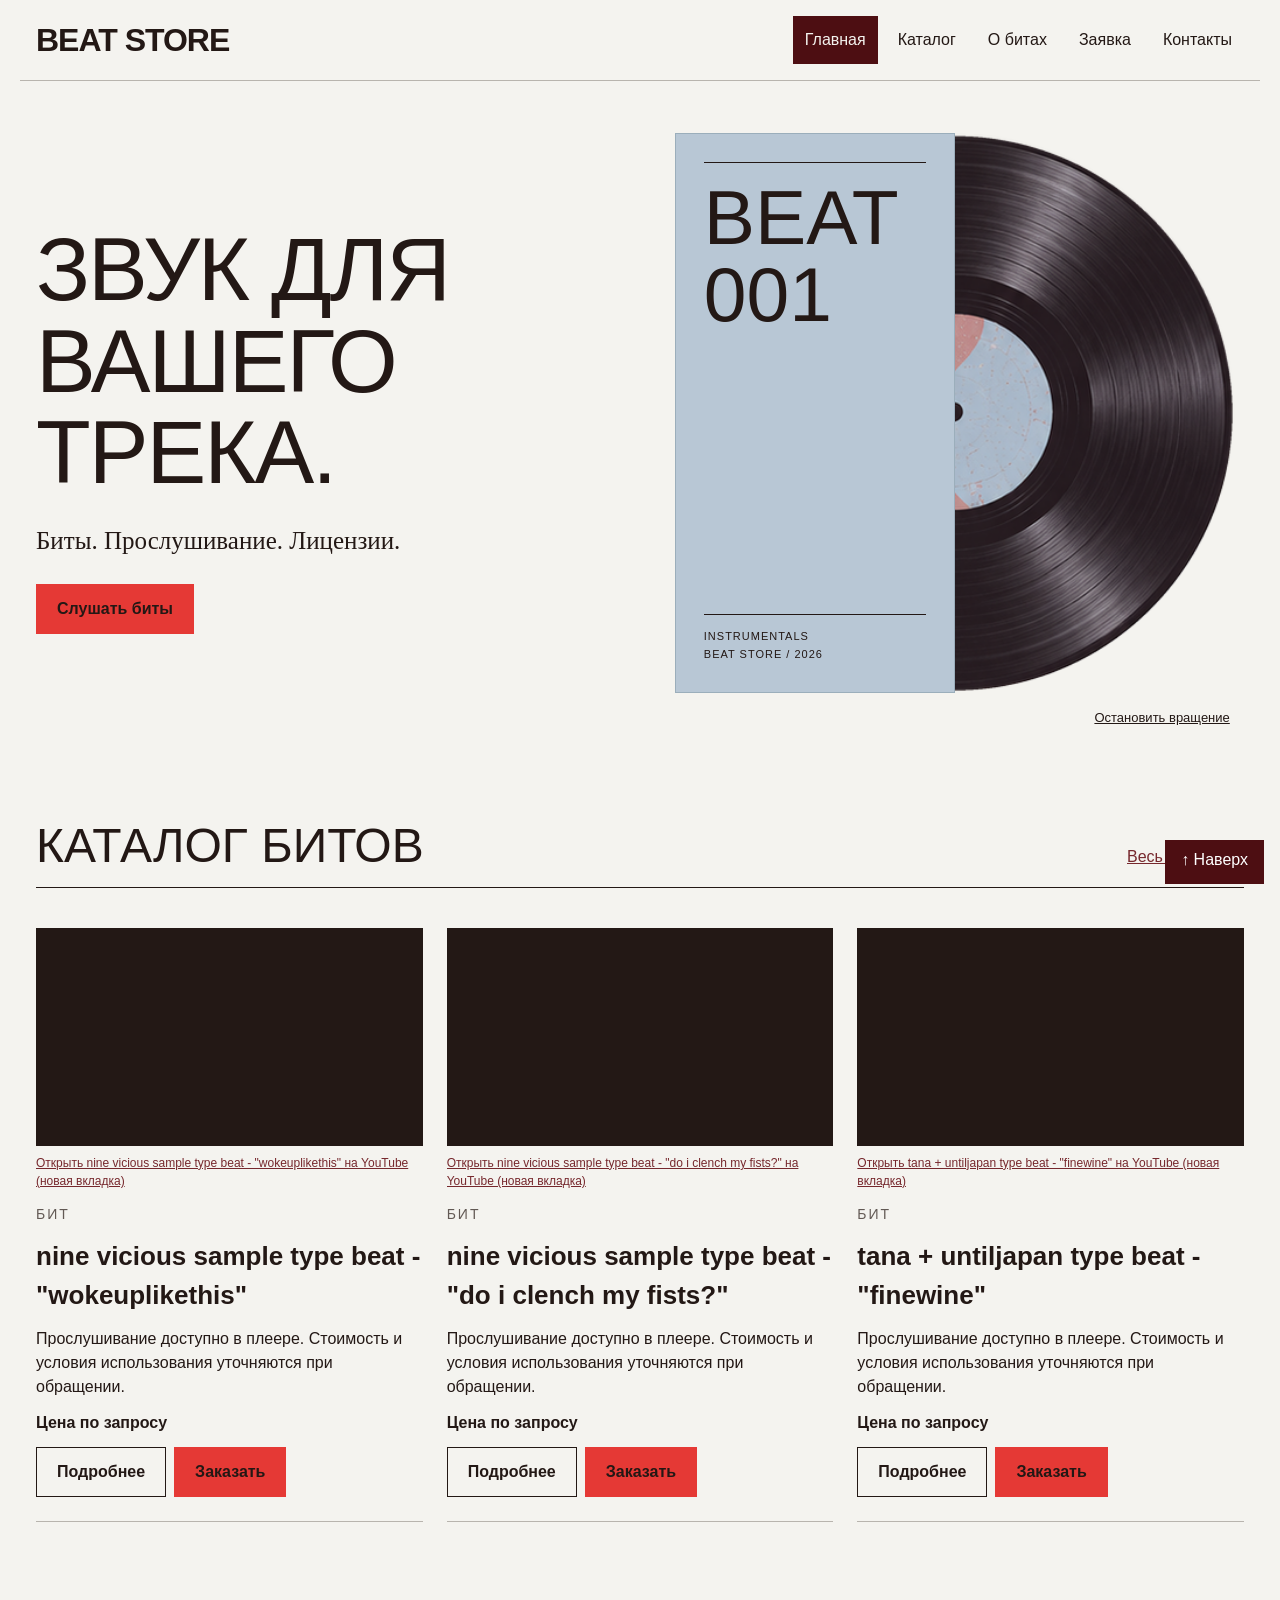
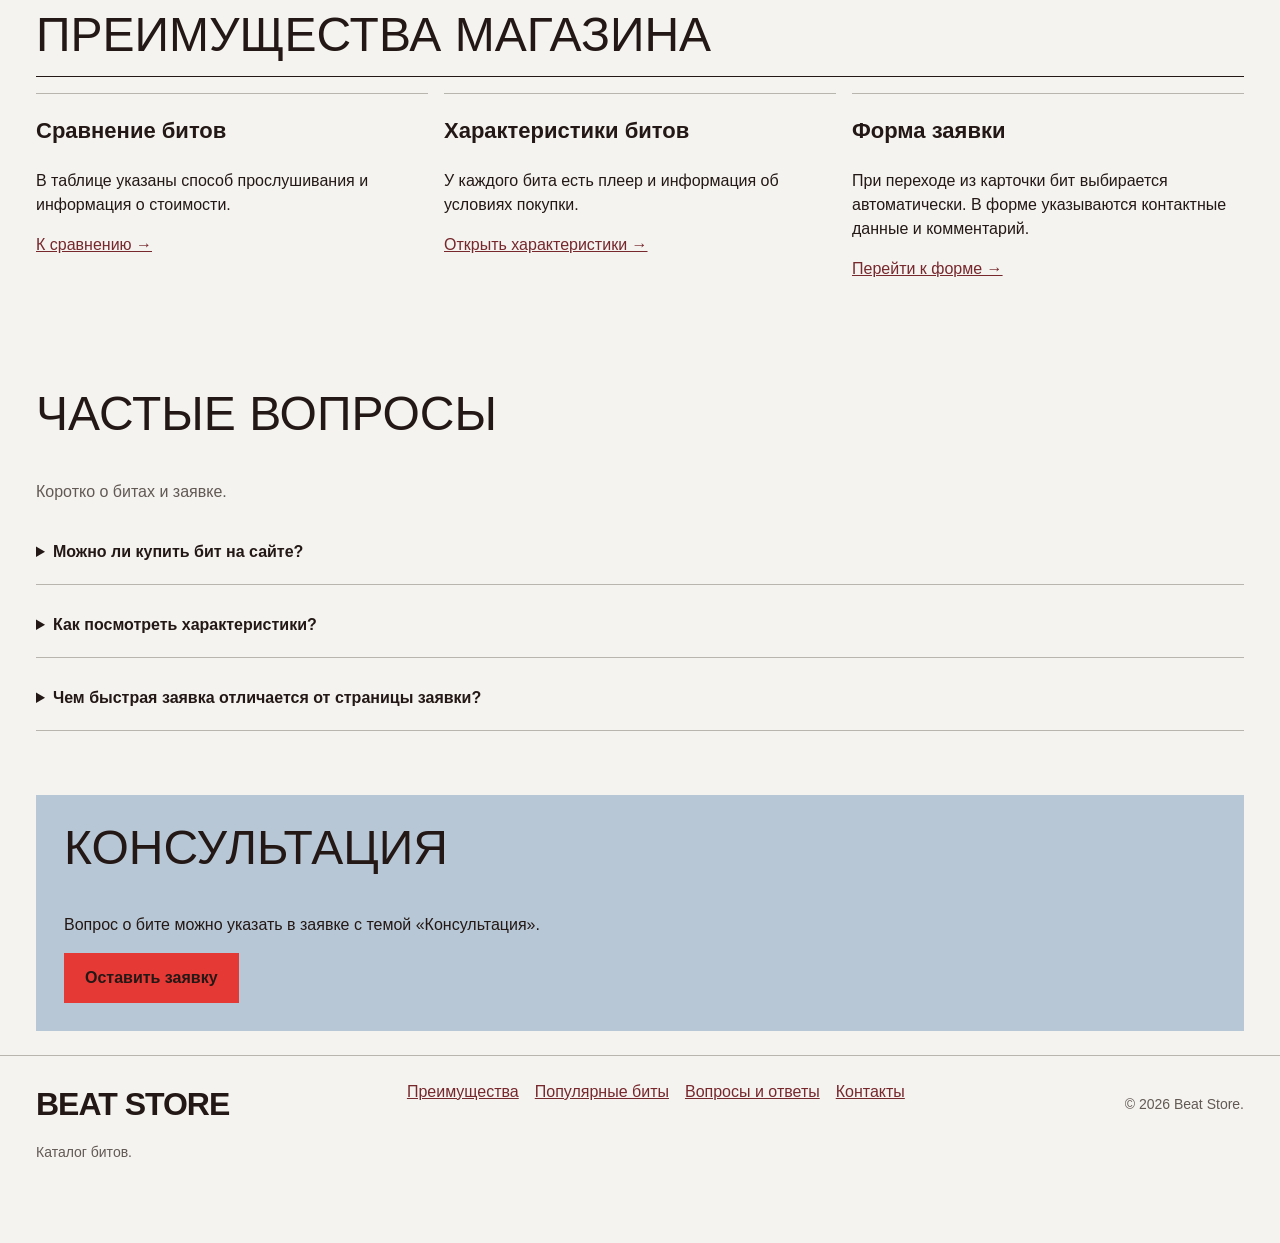
==== commit cf99bc5a: "finalize kr3" ====
--- a/index.html
+++ b/index.html
@@ -10,9 +10,9 @@
     <title>Биты для записи музыки — Beat Store</title>
     <link rel="icon" href="images/favicon.svg" type="image/svg+xml" />
     <link rel="stylesheet" href="css/style.css?v=player-layout-2" />
-    <link rel="stylesheet" href="css/responsive.css" />
-    <link rel="stylesheet" href="css/beat-theme.css?v=player-layout-2" />
-    <script src="js/main.js?v=player-layout-2" defer></script>
+    <link rel="stylesheet" href="css/responsive.css?v=responsive-grid-4" />
+    <link rel="stylesheet" href="css/beat-theme.css?v=responsive-grid-4" />
+    <script src="js/main.js?v=hero-layout-3" defer></script>
   </head>
   <body>
     <a class="skip-link" href="#main-content">Перейти к содержимому</a>
@@ -60,26 +60,24 @@
           </div>
         </div>
         <div class="record-art">
-          <picture>
-            <source
-              media="(prefers-reduced-motion: reduce)"
-              srcset="images/vinyl-still.png"
-            />
+          <div class="record-art__turntable">
             <img
               class="record-art__disc"
-              src="images/vinyl-spin.gif"
+              src="images/vinyl-still.png"
+              srcset="images/vinyl-still-320.png 320w, images/vinyl-still.png 480w"
+              sizes="(max-width: 699px) calc(100vw - 32px), (max-width: 1271px) calc(50vw - 32px), 560px"
               width="480"
               height="480"
               alt="Виниловая пластинка в голубом конверте"
             />
-          </picture>
+          </div>
           <div class="record-art__sleeve" aria-hidden="true">
             <span class="record-art__number">BEAT<br />001</span>
             <span class="record-art__caption"
               >INSTRUMENTALS<br />BEAT STORE / 2026</span
             >
           </div>
-          <button class="record-art__toggle" type="button" aria-pressed="false">
+          <button class="record-art__toggle" type="button" aria-pressed="false" hidden>
             Остановить вращение
           </button>
         </div>
--- a/css/responsive.css
+++ b/css/responsive.css
@@ -230,9 +230,3 @@
     grid-template-columns: repeat(2, minmax(0, 1fr));
   }
 }
-
-@media (min-width: 1280px) {
-  .products-grid--catalog {
-    grid-template-columns: repeat(3, minmax(0, 1fr));
-  }
-}
--- a/css/beat-theme.css
+++ b/css/beat-theme.css
@@ -86,14 +86,15 @@
   background: transparent;
   padding: 28px 0 44px;
   margin-bottom: 28px;
-  gap: 48px;
+  gap: clamp(24px, 4vw, 56px);
 }
 .hero__content {
   min-width: 0;
   gap: 24px;
+  align-content: center;
 }
 .hero__title {
-  font-size: clamp(48px, 7.4vw, 96px);
+  font-size: clamp(42px, 7vw, 96px);
   line-height: 1.02;
   letter-spacing: -2px;
 }
@@ -110,13 +111,27 @@
 .record-art {
   position: relative;
   width: 100%;
-  max-width: 520px;
+  max-width: 560px;
   aspect-ratio: 1;
   margin: 0 auto 32px;
+}
+.record-art__turntable {
+  position: absolute;
+  inset: 0;
+  overflow: clip;
 }
 .record-art__disc {
   width: 100%;
   height: 100%;
+  animation: record-spin 8s linear infinite;
+  transform-origin: center;
+  clip-path: circle(50%);
+}
+.record-art.is-paused .record-art__disc {
+  animation-play-state: paused;
+}
+@keyframes record-spin {
+  to { transform: rotate(360deg); }
 }
 .record-art__sleeve {
   position: absolute;
@@ -170,8 +185,7 @@
 }
 .products-grid,
 .products-grid--catalog {
-  grid-template-columns: minmax(0, 1fr);
-  gap: 0;
+  gap: clamp(16px, 2vw, 24px);
 }
 .product-card {
   border: 0;
@@ -263,23 +277,13 @@
 .back-to-top {
   background: var(--color-primary-dark);
 }
-@media (min-width: 900px) {
+@media (min-width: 700px) {
   .hero {
     grid-template-columns: minmax(0, 1fr) minmax(0, 1fr);
-    column-gap: 64px;
+    align-items: center;
   }
-  .catalog-layout {
-    grid-template-columns: minmax(0, 1fr);
-  }
-  .catalog-filters {
-    position: static;
-  }
-  .filters-form {
-    display: flex;
-    flex-wrap: wrap;
-    gap: 24px;
-    align-items: start;
-  }
+}
+@media (min-width: 900px) {
   .product-detail {
     grid-template-columns: minmax(0, 1fr) minmax(0, 1fr);
     gap: 40px;
@@ -289,36 +293,8 @@
     align-items: start;
   }
 }
-@media (min-width: 1200px) {
-  .product-card {
-    display: grid;
-    grid-template-columns: minmax(0, 480px) minmax(0, 1fr) auto;
-    grid-template-areas: "preview category price" "preview title actions" "preview description actions";
-    column-gap: 28px;
-    align-items: start;
+@media (prefers-reduced-motion: reduce) {
+  .record-art:not(.is-playing) .record-art__disc {
+    animation: none;
   }
-  .product-card > .beat-preview {
-    grid-area: preview;
-  }
-  .product-card__category {
-    grid-area: category;
-  }
-  .product-card__title {
-    grid-area: title;
-  }
-  .product-card__description {
-    grid-area: description;
-  }
-  .product-card__price {
-    grid-area: price;
-  }
-  .product-card__actions {
-    grid-area: actions;
-    flex-direction: column;
-  }
-}
-@media (prefers-reduced-motion: reduce) {
-  .record-art__toggle {
-    display: none;
-  }
-}
+}
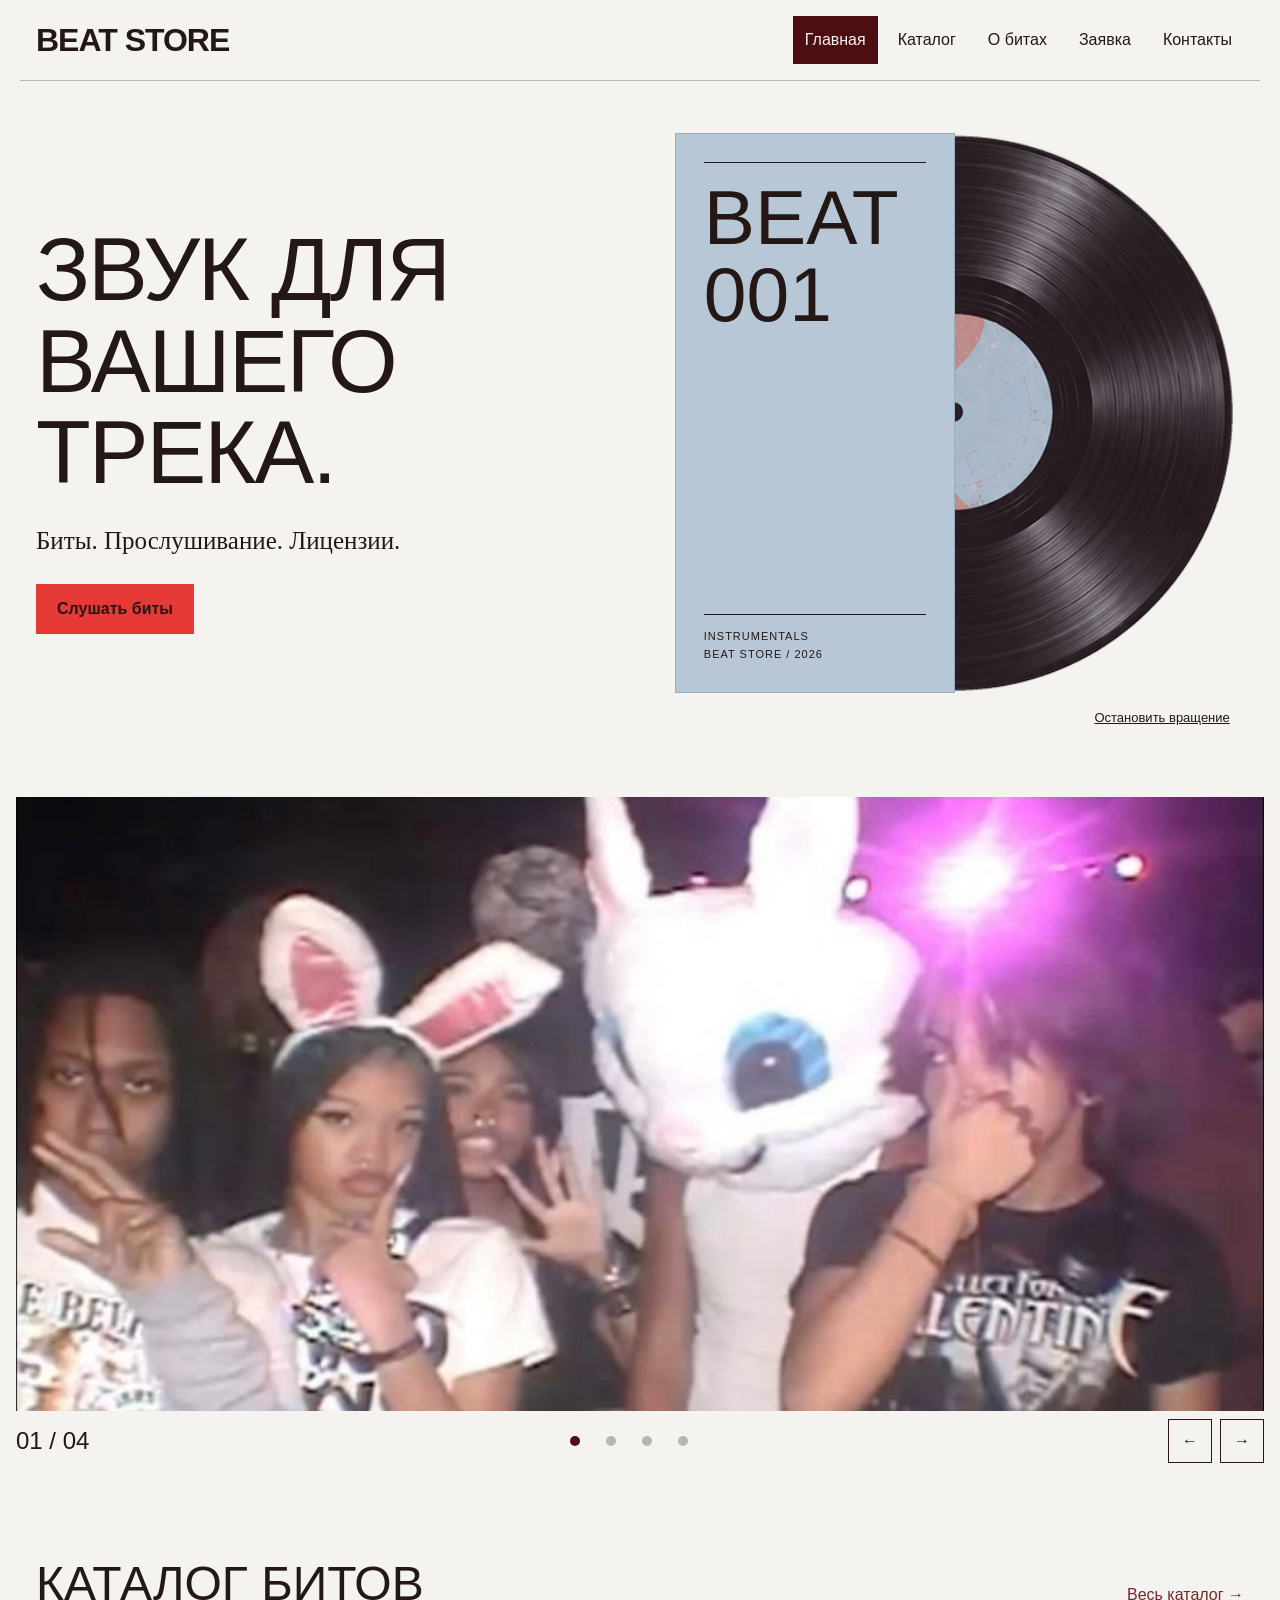
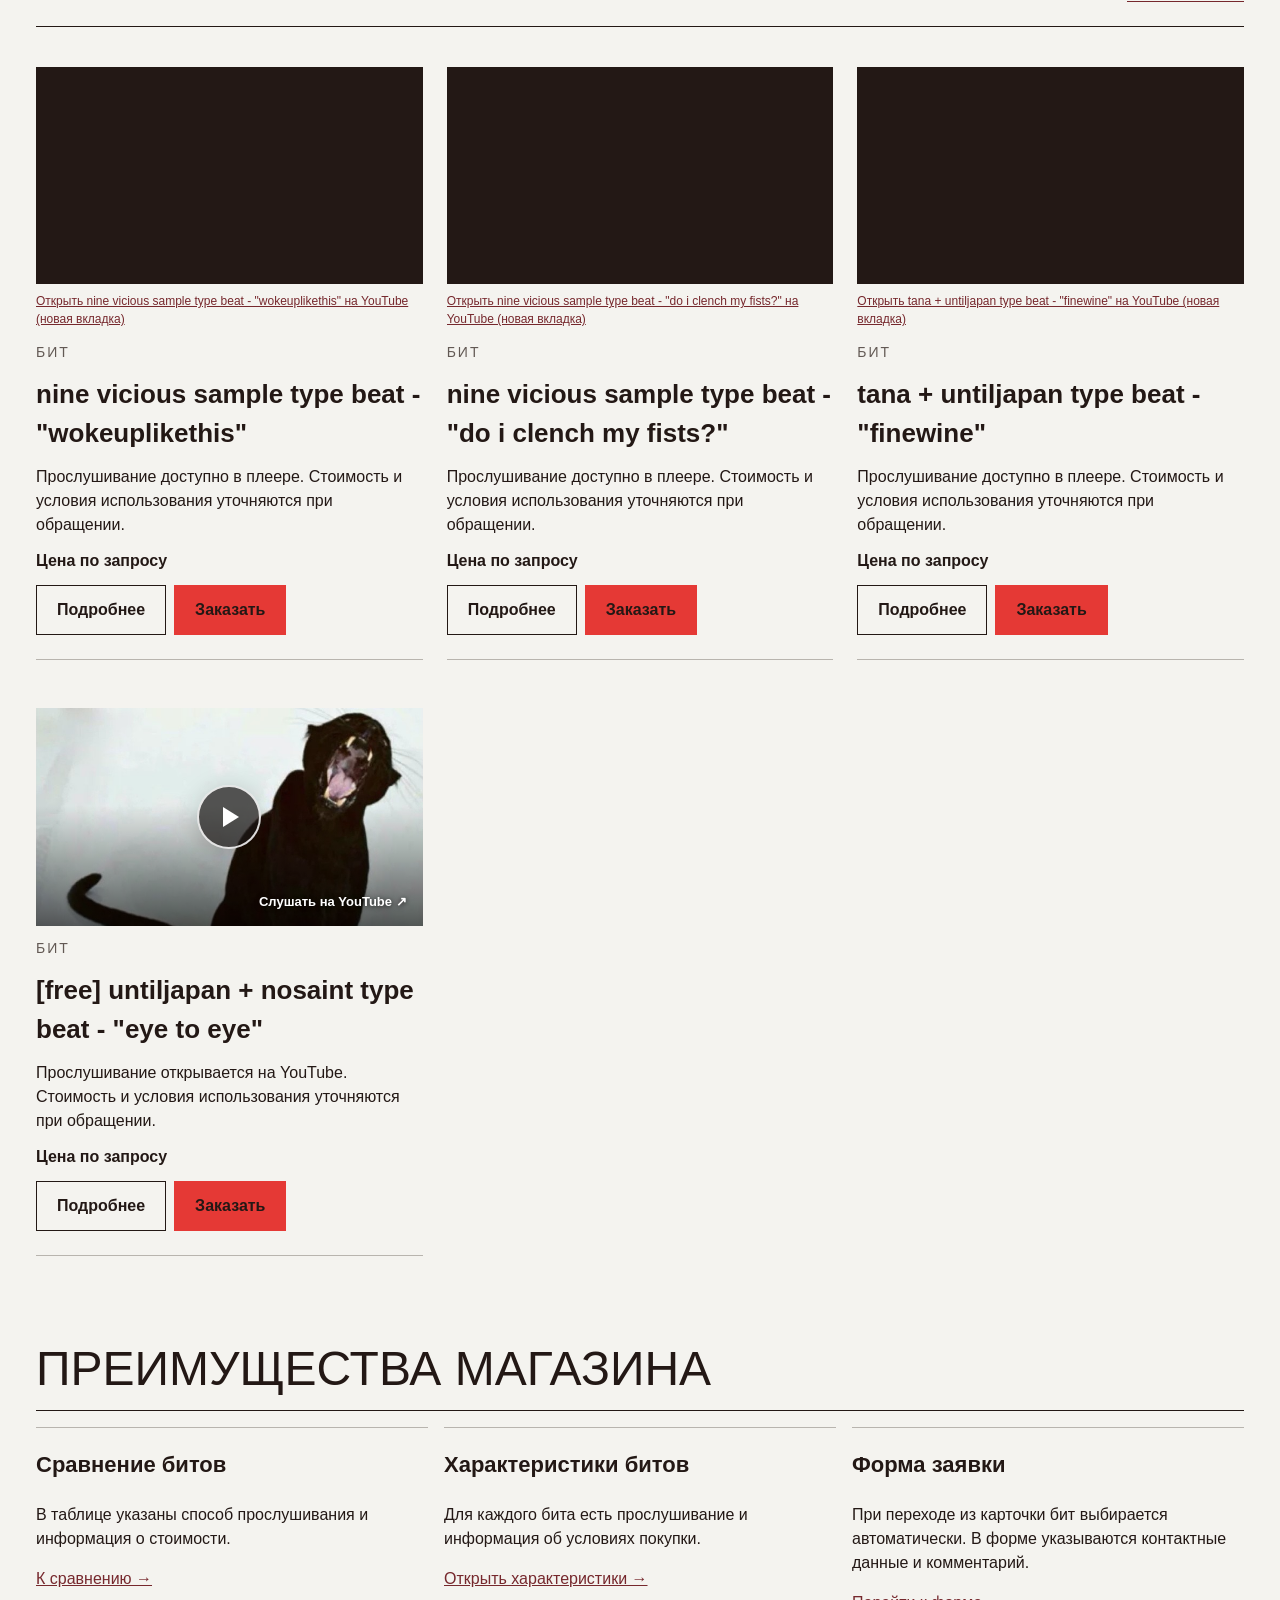
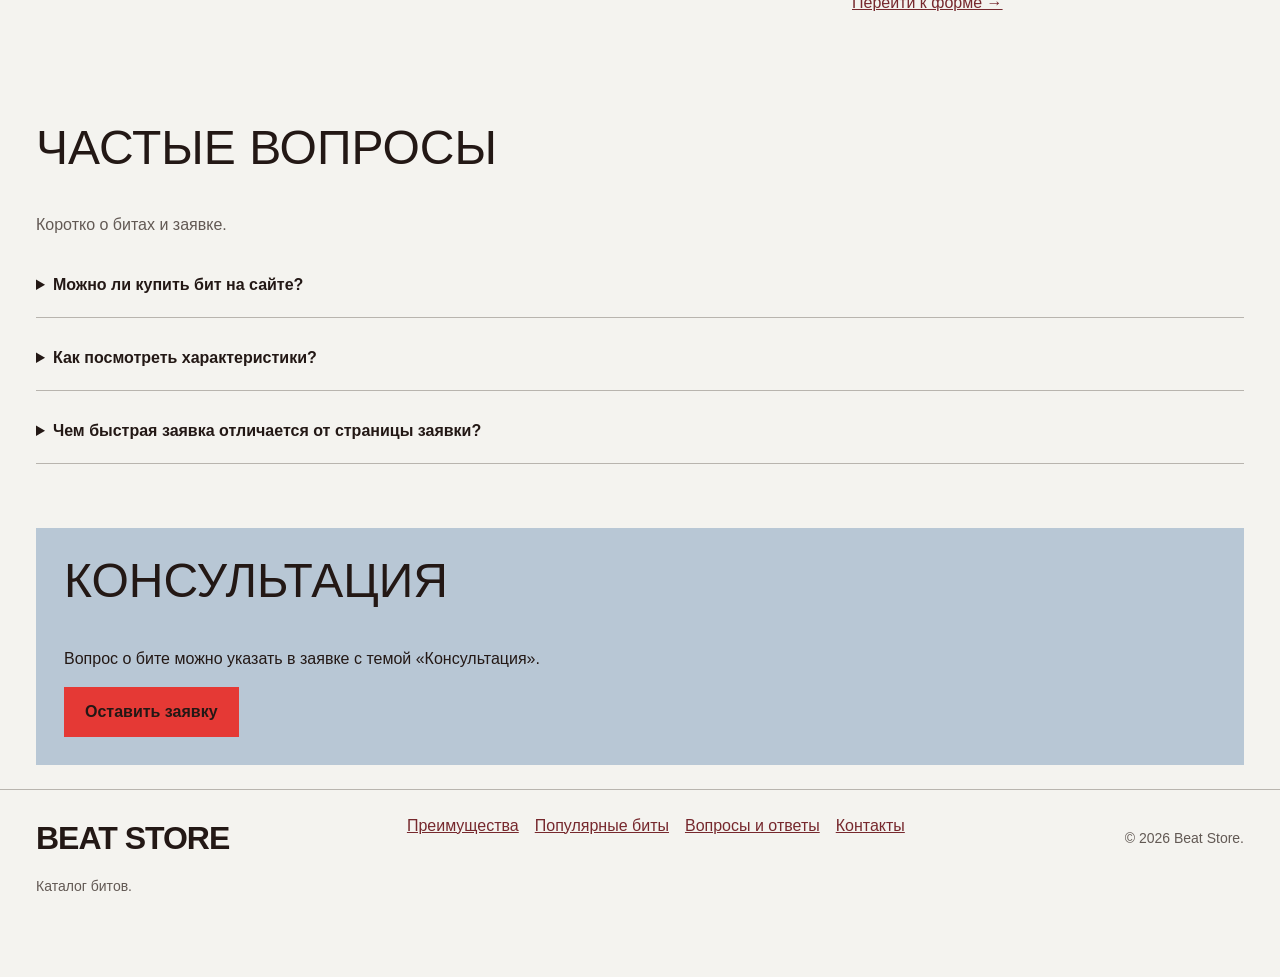
==== commit 3a15e44f: "add slider and new beat" ====
--- a/index.html
+++ b/index.html
@@ -10,9 +10,9 @@
     <title>Биты для записи музыки — Beat Store</title>
     <link rel="icon" href="images/favicon.svg" type="image/svg+xml" />
     <link rel="stylesheet" href="css/style.css?v=player-layout-2" />
-    <link rel="stylesheet" href="css/responsive.css?v=responsive-grid-4" />
-    <link rel="stylesheet" href="css/beat-theme.css?v=responsive-grid-4" />
-    <script src="js/main.js?v=hero-layout-3" defer></script>
+    <link rel="stylesheet" href="css/responsive.css?v=gallery-7" />
+    <link rel="stylesheet" href="css/beat-theme.css?v=beat-9" />
+    <script src="js/main.js?v=gallery-7" defer></script>
   </head>
   <body>
     <a class="skip-link" href="#main-content">Перейти к содержимому</a>
@@ -82,6 +82,35 @@
           </button>
         </div>
       </section>
+      <section class="photo-gallery" aria-label="Фотогалерея Beat Store" aria-roledescription="карусель">
+        <ol class="photo-gallery__track" tabindex="0" aria-label="Фотографии Beat Store">
+          <li class="photo-gallery__slide" aria-label="Фото 1 из 4">
+            <img src="images/che_ss.jpg" width="1200" height="800" alt="Группа людей на музыкальном мероприятии" />
+          </li>
+          <li class="photo-gallery__slide" aria-label="Фото 2 из 4">
+            <img src="images/lucy.jpg" width="735" height="487" alt="Человек у трейлера, черно-белая фотография" loading="lazy" />
+          </li>
+          <li class="photo-gallery__slide" aria-label="Фото 3 из 4">
+            <img src="images/nine1.jpg" width="735" height="414" alt="Музыкант на фоне светящегося экрана" loading="lazy" />
+          </li>
+          <li class="photo-gallery__slide" aria-label="Фото 4 из 4">
+            <img src="images/protect.jpg" width="736" height="513" alt="Человек перед зданием с традиционной крышей" loading="lazy" />
+          </li>
+        </ol>
+        <div class="photo-gallery__controls" hidden>
+          <span class="photo-gallery__counter">01 / 04</span>
+          <div class="photo-gallery__dots" aria-label="Выбор фотографии">
+            <button type="button" aria-label="Показать фото 1" aria-current="true"></button>
+            <button type="button" aria-label="Показать фото 2"></button>
+            <button type="button" aria-label="Показать фото 3"></button>
+            <button type="button" aria-label="Показать фото 4"></button>
+          </div>
+          <div class="photo-gallery__arrows">
+            <button class="photo-gallery__previous" type="button" aria-label="Предыдущее фото">←</button>
+            <button class="photo-gallery__next" type="button" aria-label="Следующее фото">→</button>
+          </div>
+        </div>
+      </section>
       <section class="section" id="popular" aria-labelledby="popular-title">
         <div class="section__heading">
           <div>
@@ -219,6 +248,50 @@
               </button>
             </div>
           </article>
+          <article class="product-card">
+            <div class="beat-preview">
+              <a
+                class="beat-preview__external"
+                href="https://www.youtube.com/watch?v=fJrh2Ttu4oI"
+                target="_blank"
+                rel="noopener noreferrer"
+                aria-label='Смотреть [free] untiljapan + nosaint type beat - "eye to eye" на YouTube (новая вкладка)'
+              >
+                <img
+                  src="images/eye-to-eye-thumb.jpg"
+                  width="1280"
+                  height="720"
+                  alt=""
+                  loading="lazy"
+                />
+                <span class="beat-preview__play" aria-hidden="true"></span>
+                <span class="beat-preview__hint" aria-hidden="true">Слушать на YouTube ↗</span>
+              </a>
+            </div>
+            <p class="product-card__category">Бит</p>
+            <h3 class="product-card__title">
+              <a href="product.html#beat-04"
+                >[free] untiljapan + nosaint type beat - "eye to eye"</a
+              >
+            </h3>
+            <p class="product-card__description">
+              Прослушивание открывается на YouTube. Стоимость и условия использования
+              уточняются при обращении.
+            </p>
+            <p class="product-card__price">Цена по запросу</p>
+            <div class="product-card__actions">
+              <a class="button button--secondary" href="product.html#beat-04"
+                >Подробнее</a
+              >
+              <button
+                class="button button--primary product-card__button"
+                type="button"
+                data-order-product="beat-04"
+              >
+                Заказать
+              </button>
+            </div>
+          </article>
         </div>
       </section>
       <p
@@ -251,7 +324,7 @@
           <article class="benefit">
             <h3 class="benefit__title">Характеристики битов</h3>
             <p class="benefit__text">
-              У каждого бита есть плеер и информация об условиях покупки.
+              Для каждого бита есть прослушивание и информация об условиях покупки.
             </p>
             <a href="product.html">Открыть характеристики →</a>
           </article>
@@ -285,7 +358,7 @@
               Как посмотреть характеристики?
             </summary>
             <p class="faq__answer">
-              Ссылка «Подробнее» в карточке ведёт на страницу с плеером и
+              Ссылка «Подробнее» в карточке ведёт на страницу с прослушиванием и
               информацией о бите.
             </p>
           </details>
@@ -364,6 +437,9 @@
             <option value="beat-03">
               tana + untiljapan type beat - "finewine" — цена по запросу
             </option>
+            <option value="beat-04">
+              [free] untiljapan + nosaint type beat - "eye to eye" — цена по запросу
+            </option>
           </select>
         </div>
         <div class="order-form__field">
--- a/css/responsive.css
+++ b/css/responsive.css
@@ -129,14 +129,6 @@
 .product-table th,
 .product-table td {
   padding: 12px;
-}
-
-/* На телефоне ссылка идёт после футера и не перекрывает поля формы. */
-.back-to-top {
-  position: static;
-  align-self: flex-end;
-  margin: 16px;
-  min-height: 44px;
 }
 
 .site-footer__inner {
@@ -192,13 +184,6 @@
     padding: 24px;
   }
 
-  .back-to-top {
-    position: fixed;
-    right: 16px;
-    bottom: 16px;
-    margin: 0;
-  }
-
   .site-footer__inner {
     padding-bottom: 80px;
   }
@@ -217,7 +202,7 @@
   }
 
   .catalog-layout {
-    grid-template-columns: 220px minmax(0, 1fr);
+    grid-template-columns: 280px minmax(0, 1fr);
   }
 
   .catalog-filters {
--- a/css/beat-theme.css
+++ b/css/beat-theme.css
@@ -169,6 +169,85 @@
   padding: 5px;
   font-size: 13px;
 }
+.photo-gallery {
+  position: relative;
+  left: 50%;
+  width: min(calc(100vw - 32px), 1600px);
+  max-width: none;
+  margin: 0 0 64px;
+  transform: translateX(-50%);
+}
+.photo-gallery__track {
+  display: flex;
+  width: 100%;
+  margin: 0;
+  padding: 0;
+  list-style: none;
+  overflow-x: auto;
+  overflow-y: hidden;
+  scroll-snap-type: x mandatory;
+  scroll-behavior: smooth;
+  overscroll-behavior-x: contain;
+  scrollbar-width: none;
+  -webkit-overflow-scrolling: touch;
+}
+.photo-gallery__track::-webkit-scrollbar {
+  display: none;
+}
+.photo-gallery__slide {
+  flex: 0 0 100%;
+  min-width: 0;
+  height: clamp(280px, 48vw, 620px);
+  scroll-snap-align: start;
+}
+.photo-gallery__slide img {
+  display: block;
+  width: 100%;
+  height: 100%;
+  object-fit: cover;
+}
+.photo-gallery__controls {
+  display: flex;
+  align-items: center;
+  justify-content: space-between;
+  gap: 16px;
+  min-height: 60px;
+}
+.photo-gallery__controls[hidden] {
+  display: none;
+}
+.photo-gallery__counter {
+  min-width: 74px;
+  font-family: Impact, "Arial Narrow", sans-serif;
+  font-size: 24px;
+}
+.photo-gallery__dots,
+.photo-gallery__arrows {
+  display: flex;
+  align-items: center;
+  gap: 8px;
+}
+.photo-gallery__dots button {
+  width: 28px;
+  height: 28px;
+  padding: 9px;
+  border: 0;
+  border-radius: 50%;
+  background: var(--color-border);
+  background-clip: content-box;
+  cursor: pointer;
+}
+.photo-gallery__dots button[aria-current="true"] {
+  background-color: var(--color-primary-dark);
+}
+.photo-gallery__arrows button {
+  width: 44px;
+  height: 44px;
+  border: 1px solid var(--color-text);
+  background: transparent;
+  color: var(--color-text);
+  cursor: pointer;
+}
 .section {
   margin-bottom: 40px;
 }
@@ -219,11 +298,93 @@
   margin: 0;
   max-width: 480px;
 }
+.catalog-filters,
+.filters-form__group {
+  min-width: 0;
+}
+.filters-form__label,
+.catalog-filters__note {
+  overflow-wrap: anywhere;
+}
+.filters-form__input {
+  max-width: 100%;
+}
 .beat-preview {
   margin: 0;
 }
 .beat-preview > a {
   font-size: 12px;
+}
+.beat-preview > .beat-preview__external {
+  position: relative;
+  display: grid;
+  place-items: center;
+  width: 100%;
+  aspect-ratio: 16 / 9;
+  margin: 0;
+  overflow: hidden;
+  background: #dcdedc;
+  color: #fff;
+  text-decoration: none;
+}
+.beat-preview__external::after {
+  position: absolute;
+  inset: 45% 0 0;
+  background: linear-gradient(transparent, rgb(0 0 0 / 62%));
+  content: "";
+}
+.beat-preview__external img {
+  position: absolute;
+  inset: 0;
+  width: 100%;
+  height: 100%;
+  object-fit: cover;
+  transform: scale(1.78);
+  transform-origin: center top;
+  transition: transform .3s ease;
+}
+.beat-preview__external:hover img,
+.beat-preview__external:focus-visible img {
+  transform: scale(1.84);
+}
+.beat-preview__play {
+  position: relative;
+  z-index: 1;
+  display: grid;
+  place-items: center;
+  width: 64px;
+  height: 64px;
+  border: 2px solid rgb(255 255 255 / 85%);
+  border-radius: 50%;
+  background: rgb(27 23 22 / 72%);
+  box-shadow: 0 4px 24px rgb(0 0 0 / 18%);
+  transition: background .2s ease, transform .2s ease;
+}
+.beat-preview__play::before {
+  width: 0;
+  height: 0;
+  margin-left: 4px;
+  border-top: 10px solid transparent;
+  border-bottom: 10px solid transparent;
+  border-left: 16px solid #fff;
+  content: "";
+}
+.beat-preview__external:hover .beat-preview__play,
+.beat-preview__external:focus-visible .beat-preview__play {
+  background: var(--color-primary-dark);
+  transform: scale(1.08);
+}
+.beat-preview__hint {
+  position: absolute;
+  z-index: 1;
+  right: 16px;
+  bottom: 14px;
+  left: 16px;
+  color: #fff;
+  font-size: 13px;
+  font-weight: 600;
+  text-align: right;
+  text-shadow: 0 1px 5px rgb(0 0 0 / 75%);
 }
 .beat-player {
   background: #231815;
@@ -275,7 +436,33 @@
   border-radius: 0;
 }
 .back-to-top {
+  position: fixed;
+  right: 16px;
+  bottom: calc(16px + env(safe-area-inset-bottom));
+  z-index: 110;
+  display: grid;
+  place-items: center;
+  width: 48px;
+  height: 48px;
+  min-height: 48px;
+  margin: 0;
+  padding: 0;
+  border-radius: 50%;
   background: var(--color-primary-dark);
+  box-shadow: 0 2px 12px rgb(0 0 0 / 20%);
+  font-size: 0;
+  transition: opacity .2s ease, transform .2s ease, visibility .2s ease;
+}
+.back-to-top::before {
+  content: "↑";
+  font-size: 24px;
+  line-height: 1;
+}
+.back-to-top.is-hidden {
+  opacity: 0;
+  visibility: hidden;
+  pointer-events: none;
+  transform: translateY(12px);
 }
 @media (min-width: 700px) {
   .hero {
@@ -297,4 +484,10 @@
   .record-art:not(.is-playing) .record-art__disc {
     animation: none;
   }
-}
+  .photo-gallery__track {
+    scroll-behavior: auto;
+  }
+  .back-to-top {
+    transition: none;
+  }
+}
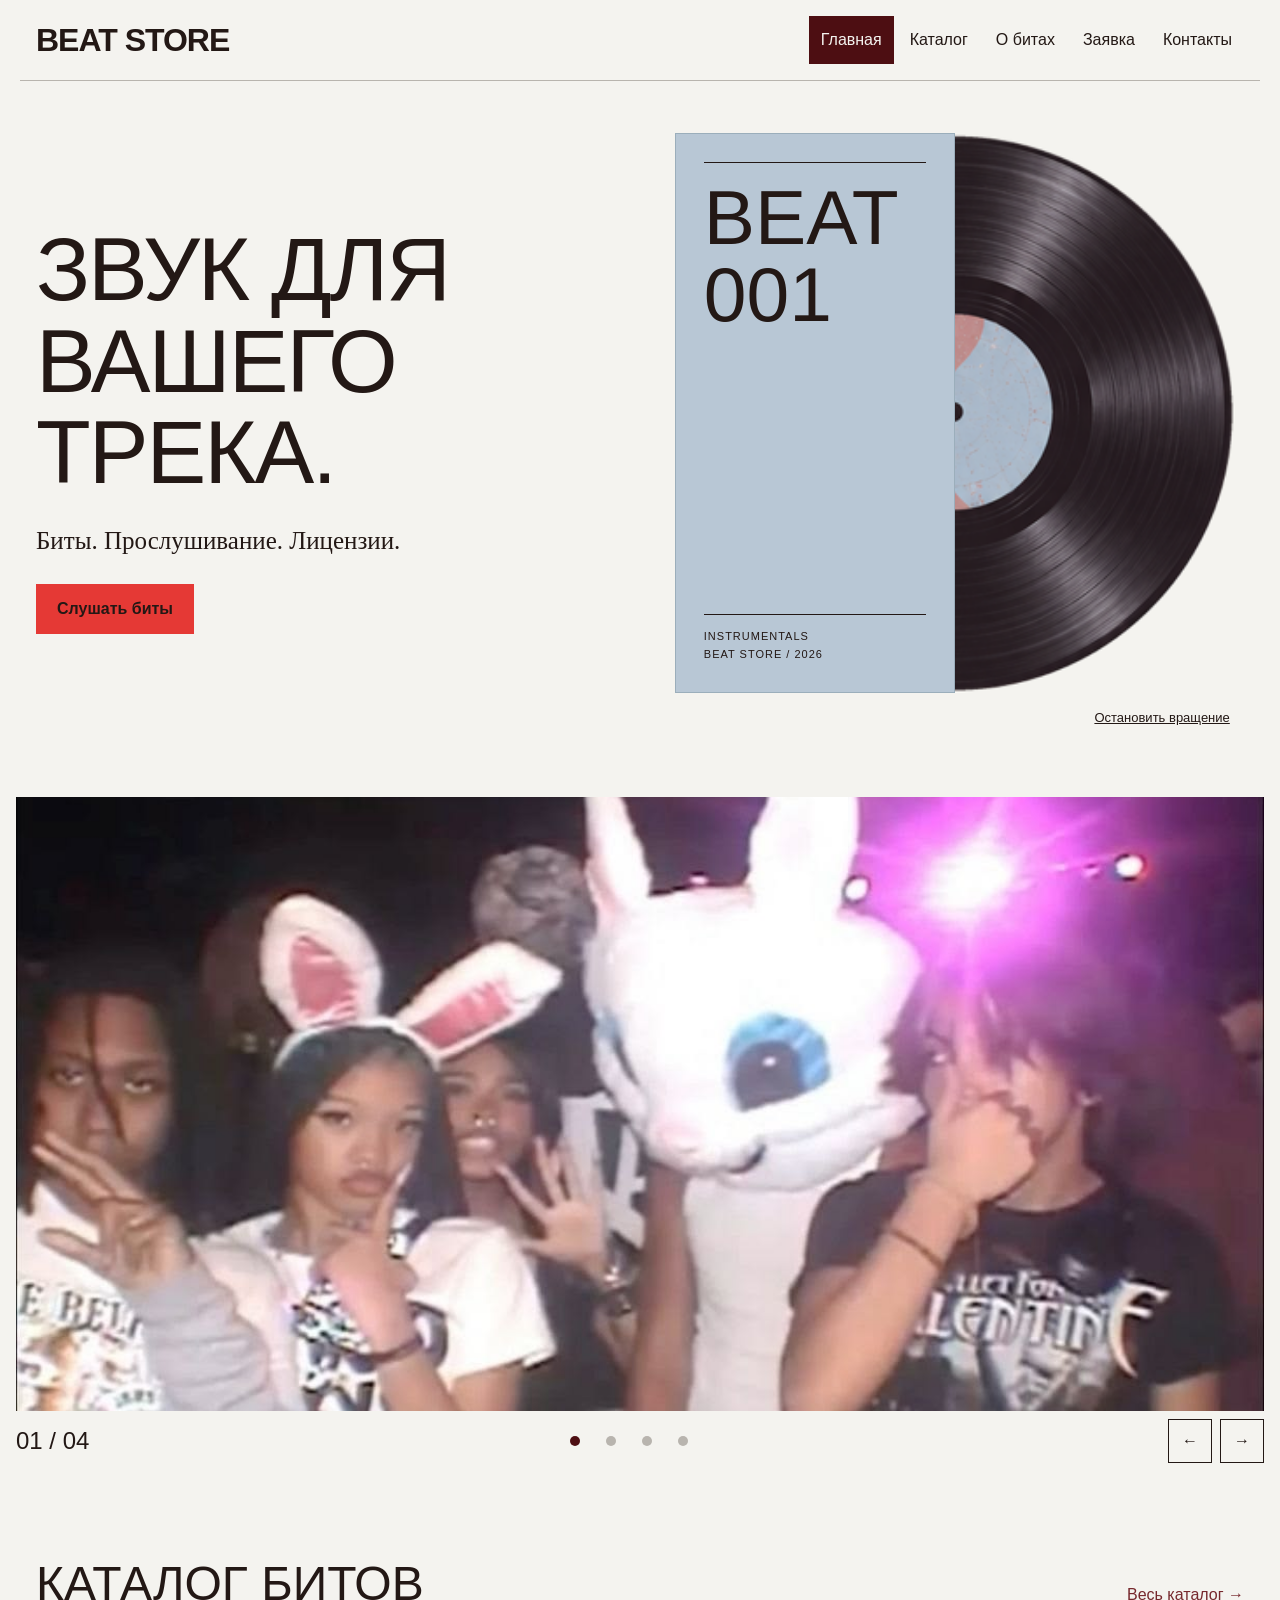
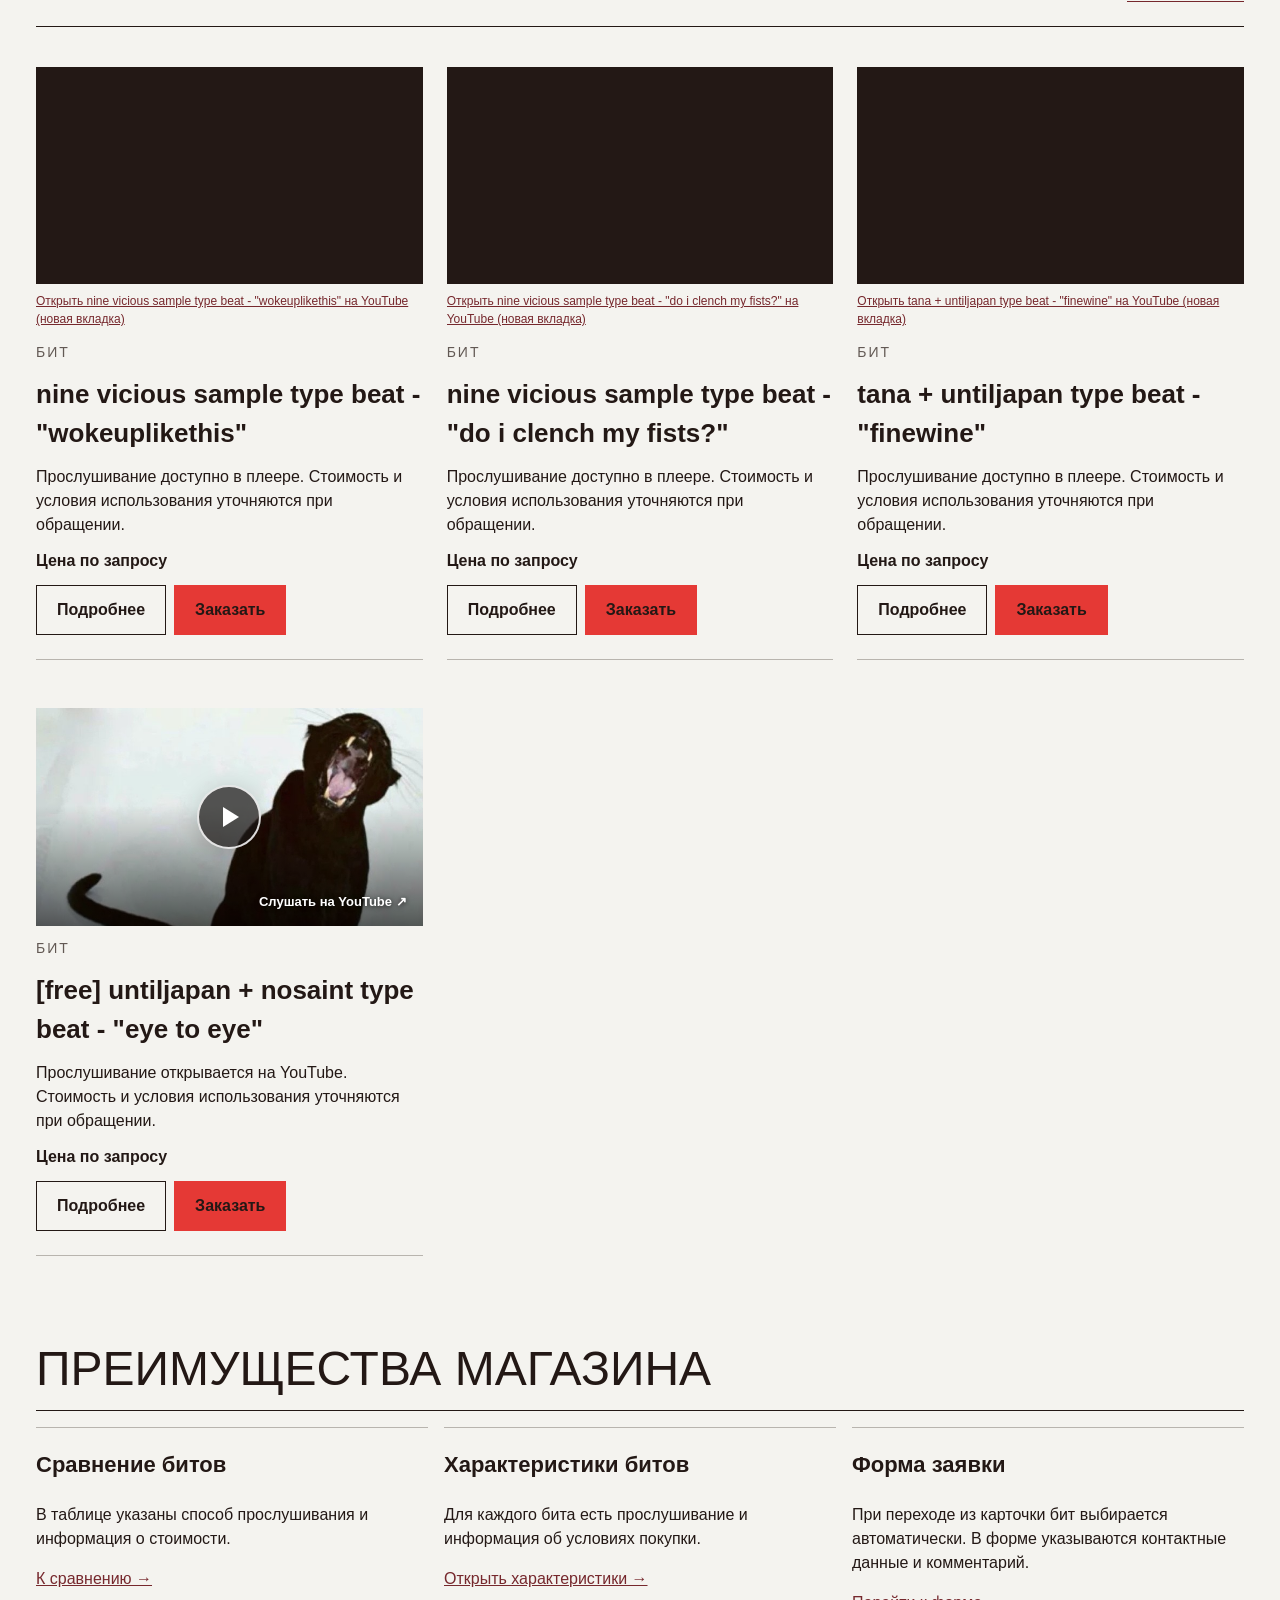
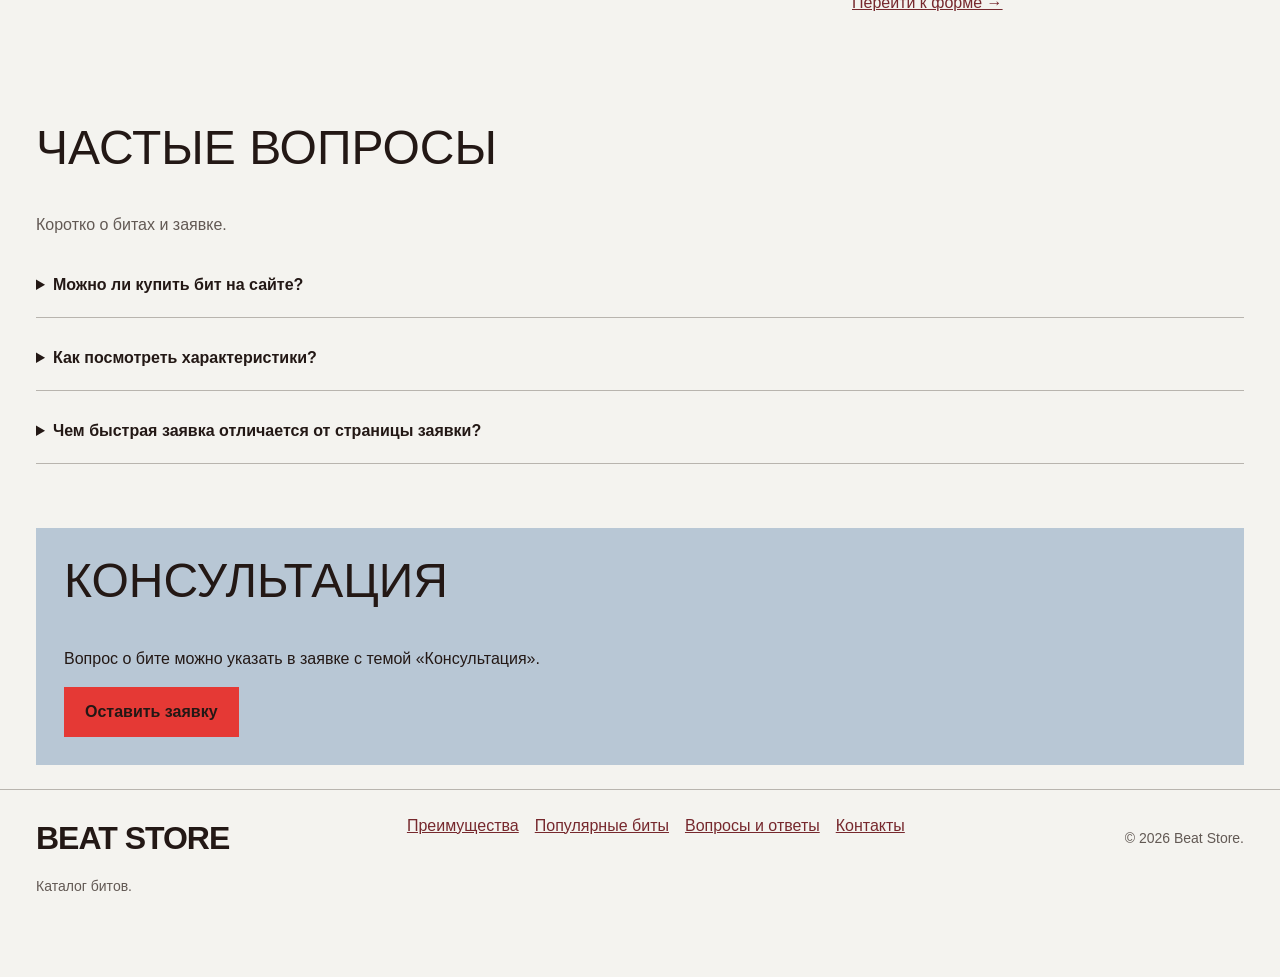
==== commit 66f27416: "fix: improve mobile layout and gallery controls" ====
--- a/index.html
+++ b/index.html
@@ -10,13 +10,13 @@
     <title>Биты для записи музыки — Beat Store</title>
     <link rel="icon" href="images/favicon.svg" type="image/svg+xml" />
     <link rel="stylesheet" href="css/style.css?v=player-layout-2" />
-    <link rel="stylesheet" href="css/responsive.css?v=gallery-7" />
-    <link rel="stylesheet" href="css/beat-theme.css?v=beat-9" />
+    <link rel="stylesheet" href="css/responsive.css?v=responsive-8" />
+    <link rel="stylesheet" href="css/beat-theme.css?v=beat-11" />
     <script src="js/main.js?v=gallery-7" defer></script>
   </head>
-  <body>
+  <body id="top">
     <a class="skip-link" href="#main-content">Перейти к содержимому</a>
-    <header class="site-header" id="top">
+    <header class="site-header">
       <div class="site-header__inner">
         <a class="site-header__logo" href="index.html">Beat Store</a>
         <nav class="site-nav" aria-label="Основная навигация">
--- a/css/responsive.css
+++ b/css/responsive.css
@@ -17,7 +17,10 @@
 }
 
 .site-nav__list {
-  flex-direction: column;
+  display: grid;
+  grid-template-columns: repeat(3, minmax(0, 1fr));
+  gap: 4px;
+  margin-top: 12px;
 }
 
 .site-nav__link,
@@ -26,6 +29,13 @@
   padding: 10px 16px;
 }
 
+.site-nav__link {
+  display: grid;
+  place-items: center;
+  padding-inline: 4px;
+  text-align: center;
+}
+
 .hero {
   display: grid;
   grid-template-columns: minmax(0, 1fr);
@@ -133,6 +143,12 @@
 
 .site-footer__inner {
   padding-bottom: 24px;
+}
+
+@media (min-width: 480px) {
+  .site-nav__list {
+    grid-template-columns: repeat(5, minmax(0, 1fr));
+  }
 }
 
 @media (min-width: 640px) {
@@ -162,6 +178,7 @@
   }
 
   .site-nav__list {
+    display: flex;
     flex-direction: row;
     align-items: center;
     margin: 0;
--- a/css/beat-theme.css
+++ b/css/beat-theme.css
@@ -388,7 +388,7 @@
 }
 .beat-player {
   background: #231815;
-  min-height: 200px;
+  min-height: 0;
 }
 .product-detail {
   grid-template-columns: minmax(0, 1fr);
@@ -464,6 +464,31 @@
   pointer-events: none;
   transform: translateY(12px);
 }
+@media (max-width: 479px) {
+  .photo-gallery__controls {
+    display: grid;
+    grid-template-columns: 1fr auto;
+    gap: 0 12px;
+  }
+  .photo-gallery__controls[hidden] {
+    display: none;
+  }
+  .photo-gallery__dots {
+    grid-column: 1 / -1;
+    grid-row: 2;
+    justify-content: center;
+  }
+  .photo-gallery__dots button {
+    width: 44px;
+    height: 44px;
+    padding: 17px;
+  }
+  .section__heading {
+    align-items: flex-start;
+    flex-direction: column;
+    gap: 8px;
+  }
+}
 @media (min-width: 700px) {
   .hero {
     grid-template-columns: minmax(0, 1fr) minmax(0, 1fr);
